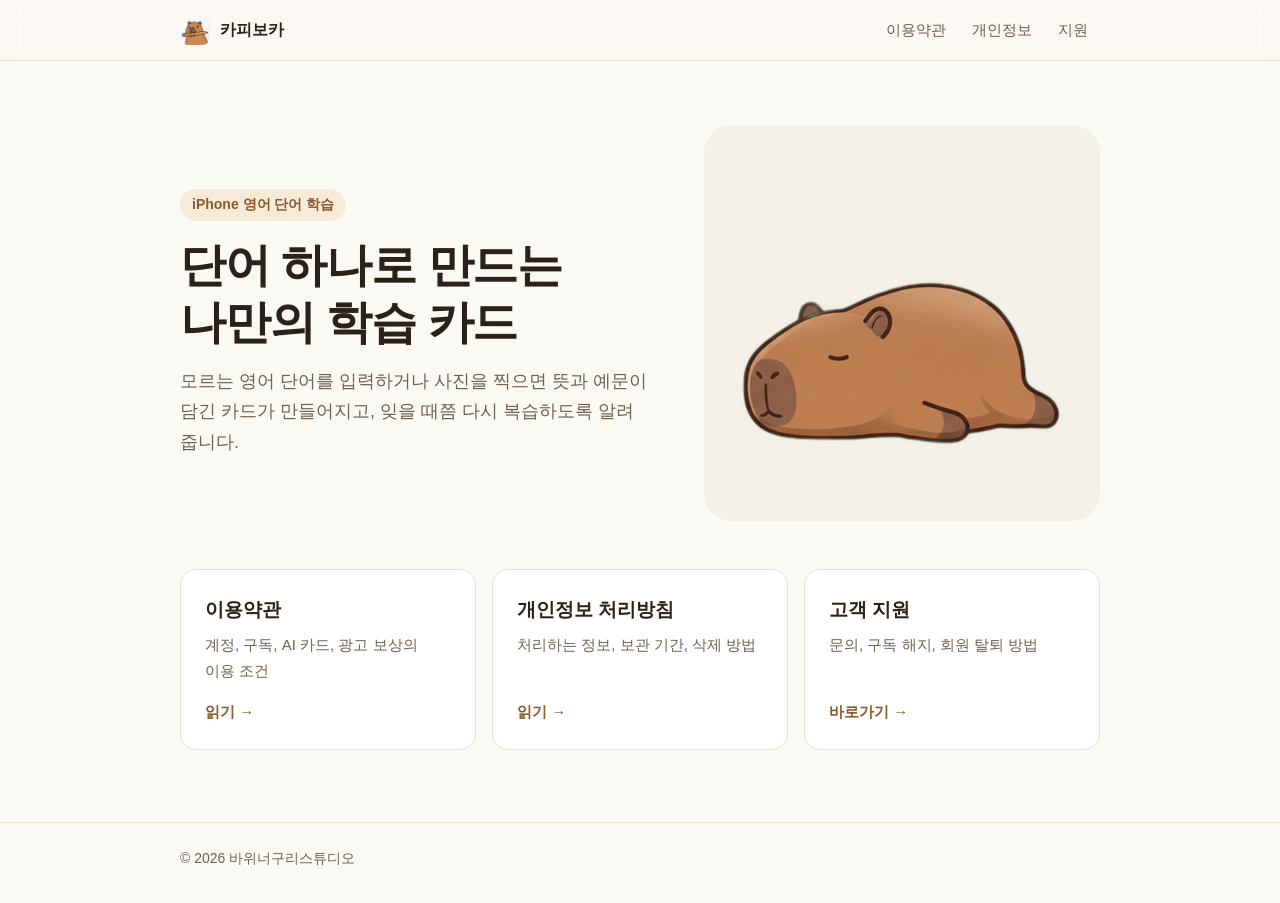
==== index.html @ 151950ab "Point contact to the in-app form until the support email exists Co-Authored-By: Claude Opus 5.5 <nor" ====
<!DOCTYPE html>
<html lang="ko">
<head>
  <meta charset="utf-8">
  <meta name="viewport" content="width=device-width, initial-scale=1">
  <meta name="description" content="영어 단어 하나로 AI 학습 카드를 만들고 간격 반복으로 복습하는 iPhone 앱">
  <meta name="color-scheme" content="light dark">
  <title>카피보카</title>
  <link rel="icon" href="assets/app-icon.png">
  <link rel="apple-touch-icon" href="assets/app-icon.png">
  <link rel="stylesheet" href="assets/site.css">
</head>
<body>
  <a class="skip" href="#main">본문으로 건너뛰기</a>
  <header class="site-header">
    <div class="wrap">
      <a class="brand" href="">
        <img src="assets/app-icon.png" alt="" width="30" height="30">
        <span>카피보카</span>
      </a>
      <nav class="nav" aria-label="주요 페이지">
        <a href="terms/">이용약관</a>
        <a href="privacy/">개인정보</a>
        <a href="support/">지원</a>
      </nav>
    </div>
  </header>

  <main id="main">
    <div class="wrap">
      <section class="hero">
        <div>
          <span class="badge">iPhone 영어 단어 학습</span>
          <h1>단어 하나로 만드는<br>나만의 학습 카드</h1>
          <p>모르는 영어 단어를 입력하거나 사진을 찍으면 뜻과 예문이 담긴 카드가 만들어지고, 잊을 때쯤 다시 복습하도록 알려 줍니다.</p>
        </div>
        <div class="hero-art">
          <img src="assets/capybara-rest.png" alt="편하게 누워 쉬는 카피바라" width="480" height="480">
        </div>
      </section>

      <section class="cards" aria-label="안내 문서">
        <a class="card" href="terms/">
          <h2>이용약관</h2>
          <p>계정, 구독, AI 카드, 광고 보상의 이용 조건</p>
          <span class="more">읽기 →</span>
        </a>
        <a class="card" href="privacy/">
          <h2>개인정보 처리방침</h2>
          <p>처리하는 정보, 보관 기간, 삭제 방법</p>
          <span class="more">읽기 →</span>
        </a>
        <a class="card" href="support/">
          <h2>고객 지원</h2>
          <p>문의, 구독 해지, 회원 탈퇴 방법</p>
          <span class="more">바로가기 →</span>
        </a>
      </section>
    </div>
  </main>

  <footer class="site-footer">
    <div class="wrap">
      <span>© 2026 바위너구리스튜디오</span>
    </div>
  </footer>
</body>
</html>
---- assets/site.css ----
:root {
  --bg: #fbf9f4;
  --surface: #ffffff;
  --sand: #f3f0e7;
  --ink: #2b2118;
  --muted: #6f6152;
  --line: #e9e2d4;
  --accent: #8a5a2b;
  --accent-soft: #f6ead9;
  --on-accent: #ffffff;
  --radius: 16px;
  --font: -apple-system, BlinkMacSystemFont, "Apple SD Gothic Neo", "Pretendard", "Noto Sans KR", "Malgun Gothic", sans-serif;
}

@media (prefers-color-scheme: dark) {
  :root {
    --bg: #1b1713;
    --surface: #24201b;
    --sand: #2b261f;
    --ink: #f3ece2;
    --muted: #b6a896;
    --line: #3a332a;
    --accent: #e0a86b;
    --accent-soft: #3a2c1d;
    --on-accent: #1b1713;
  }
}

* { box-sizing: border-box; }

html { scroll-behavior: smooth; -webkit-text-size-adjust: 100%; }

body {
  margin: 0;
  min-height: 100vh;
  display: flex;
  flex-direction: column;
  background: var(--bg);
  color: var(--ink);
  font-family: var(--font);
  font-size: 16px;
  line-height: 1.7;
  word-break: keep-all;
  overflow-wrap: anywhere;
}

img { display: block; max-width: 100%; height: auto; }

a { color: var(--accent); text-underline-offset: 3px; }

.skip {
  position: absolute;
  left: -999px;
  top: 8px;
  padding: 8px 12px;
  background: var(--ink);
  color: var(--bg);
  border-radius: 8px;
  z-index: 10;
}
.skip:focus { left: 8px; }

.wrap { width: 100%; max-width: 960px; margin: 0 auto; padding: 0 20px; }

/* Header */
.site-header {
  position: sticky;
  top: 0;
  z-index: 5;
  background: var(--bg);
  border-bottom: 1px solid var(--line);
}
@supports (backdrop-filter: blur(1px)) {
  .site-header {
    background: color-mix(in srgb, var(--bg) 86%, transparent);
    backdrop-filter: saturate(160%) blur(12px);
  }
}
.site-header .wrap {
  display: flex;
  align-items: center;
  justify-content: space-between;
  gap: 12px;
  height: 60px;
}
.brand {
  display: flex;
  align-items: center;
  gap: 10px;
  color: var(--ink);
  font-weight: 700;
  text-decoration: none;
  letter-spacing: -0.01em;
}
.brand img { width: 30px; height: 30px; border-radius: 8px; }
.nav { display: flex; gap: 2px; }
.nav a {
  padding: 6px 12px;
  border-radius: 999px;
  color: var(--muted);
  font-size: 15px;
  text-decoration: none;
  white-space: nowrap;
}
.nav a:hover { color: var(--ink); background: var(--sand); }
.nav a[aria-current="page"] { color: var(--accent); background: var(--accent-soft); font-weight: 600; }

main { flex: 1; }

/* Home */
.hero {
  display: grid;
  grid-template-columns: 1.1fr 0.9fr;
  align-items: center;
  gap: 40px;
  padding: 64px 0 48px;
}
.badge {
  display: inline-block;
  margin-bottom: 16px;
  padding: 4px 12px;
  border-radius: 999px;
  background: var(--accent-soft);
  color: var(--accent);
  font-size: 14px;
  font-weight: 600;
}
.hero h1 {
  margin: 0 0 14px;
  font-size: clamp(30px, 5vw, 46px);
  line-height: 1.25;
  letter-spacing: -0.025em;
}
.hero p { margin: 0; color: var(--muted); font-size: 18px; }
.hero-art { background: #f3f0e7; border-radius: 28px; overflow: hidden; }

.cards {
  display: grid;
  grid-template-columns: repeat(3, 1fr);
  gap: 16px;
  padding-bottom: 72px;
}
.card {
  display: flex;
  flex-direction: column;
  padding: 24px;
  border: 1px solid var(--line);
  border-radius: var(--radius);
  background: var(--surface);
  color: var(--ink);
  text-decoration: none;
  transition: border-color 0.15s, transform 0.15s;
}
.card:hover { border-color: var(--accent); transform: translateY(-2px); }
.card h2 { margin: 0 0 6px; font-size: 19px; }
.card p { flex: 1; margin: 0; color: var(--muted); font-size: 15px; }
.card .more { margin-top: 16px; color: var(--accent); font-size: 15px; font-weight: 600; }

/* Documents */
.doc-head { padding: 48px 0 28px; border-bottom: 1px solid var(--line); }
.doc-head h1 { margin: 0 0 8px; font-size: clamp(28px, 4.5vw, 38px); line-height: 1.3; letter-spacing: -0.02em; }
.doc-head p { margin: 0; color: var(--muted); }
.doc-head .meta { margin-top: 14px; font-size: 14px; }

.doc {
  display: grid;
  grid-template-columns: 200px minmax(0, 1fr);
  gap: 56px;
  padding: 36px 0 80px;
}
.toc { position: sticky; top: 84px; align-self: start; font-size: 14px; }
.toc strong { display: block; margin-bottom: 8px; color: var(--muted); font-size: 13px; }
.toc a {
  display: block;
  padding: 5px 0 5px 12px;
  border-left: 2px solid var(--line);
  color: var(--muted);
  text-decoration: none;
}
.toc a:hover { color: var(--accent); border-left-color: var(--accent); }

.prose { max-width: 680px; }
.prose section { scroll-margin-top: 84px; }
.prose section + section { margin-top: 44px; }
.prose h2 { margin: 0 0 12px; font-size: 21px; letter-spacing: -0.01em; }
.prose h3 { margin: 20px 0 8px; font-size: 17px; }
.prose p, .prose ul, .prose ol { margin: 0 0 12px; }
.prose ul, .prose ol { padding-left: 22px; }
.prose li + li { margin-top: 4px; }
.prose b { font-weight: 600; }

.path {
  padding: 1px 7px;
  border-radius: 6px;
  background: var(--sand);
  font-size: 0.93em;
  white-space: nowrap;
}

.table-scroll { overflow-x: auto; margin: 4px 0 16px; }
.table { width: 100%; border-collapse: collapse; font-size: 15px; }
.table th, .table td { padding: 10px 12px; border-bottom: 1px solid var(--line); text-align: left; vertical-align: top; }
.table th { background: var(--sand); color: var(--muted); font-size: 13px; font-weight: 600; white-space: nowrap; }

.note { margin: 16px 0; padding: 16px 18px; border-radius: 12px; background: var(--accent-soft); }
.note p:last-child { margin-bottom: 0; }

.contact {
  display: flex;
  flex-wrap: wrap;
  align-items: center;
  justify-content: space-between;
  gap: 14px;
  margin: 8px 0 16px;
  padding: 20px 22px;
  border: 1px solid var(--line);
  border-radius: var(--radius);
  background: var(--surface);
}
.contact strong { display: block; }
.contact span { color: var(--muted); font-size: 14px; }
.button {
  display: inline-block;
  padding: 10px 18px;
  border-radius: 999px;
  background: var(--accent);
  color: var(--on-accent);
  font-weight: 600;
  text-decoration: none;
  white-space: nowrap;
}

/* Footer */
.site-footer { border-top: 1px solid var(--line); color: var(--muted); font-size: 14px; }
.site-footer .wrap { display: flex; flex-wrap: wrap; justify-content: space-between; gap: 8px; padding-top: 24px; padding-bottom: 32px; }
.site-footer a { color: var(--muted); }

@media (max-width: 760px) {
  .hero { grid-template-columns: 1fr; gap: 28px; padding-top: 40px; }
  .hero-art { max-width: 380px; }
  .cards { grid-template-columns: 1fr; padding-bottom: 56px; }
  .doc { grid-template-columns: 1fr; gap: 0; padding-top: 28px; }
  .toc { display: none; }
}

@media (max-width: 420px) {
  .nav a { padding: 6px 9px; font-size: 14px; }
}

@media (max-width: 340px) {
  .brand span { display: none; }
}
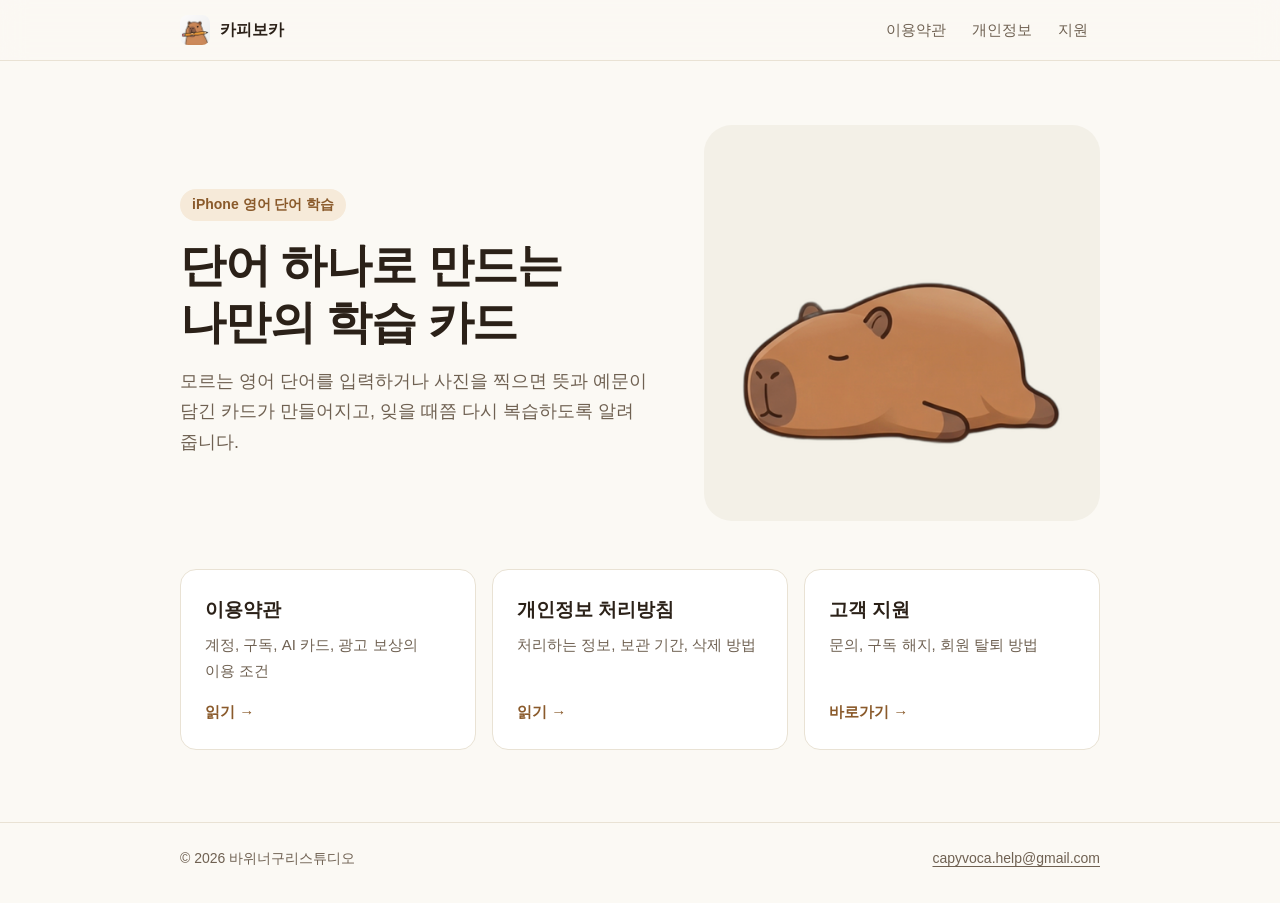
==== commit 1eeb9519: "Add the support email Co-Authored-By: Claude Opus 5.5 <noreply@anthropic.com>" ====
--- a/index.html
+++ b/index.html
@@ -62,6 +62,7 @@
   <footer class="site-footer">
     <div class="wrap">
       <span>© 2026 바위너구리스튜디오</span>
+      <a href="mailto:capyvoca.help@gmail.com">capyvoca.help@gmail.com</a>
     </div>
   </footer>
 </body>
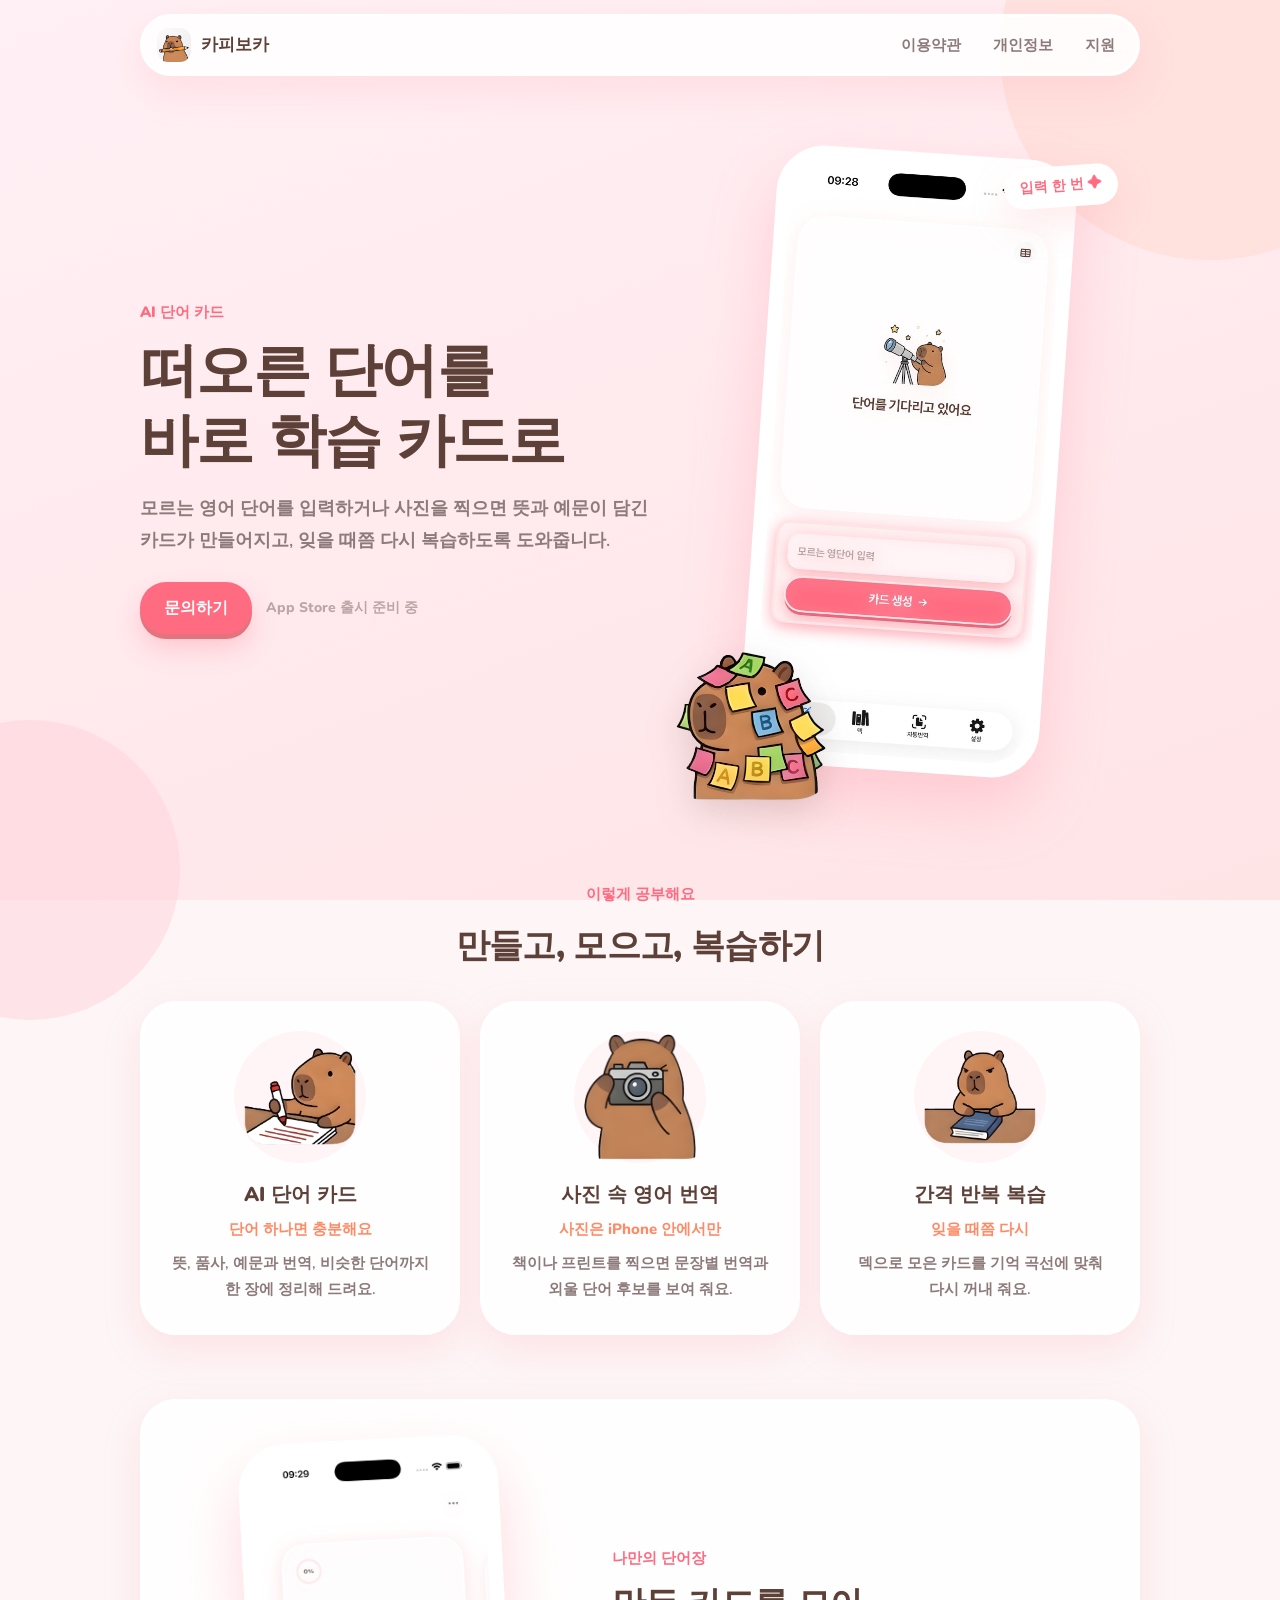
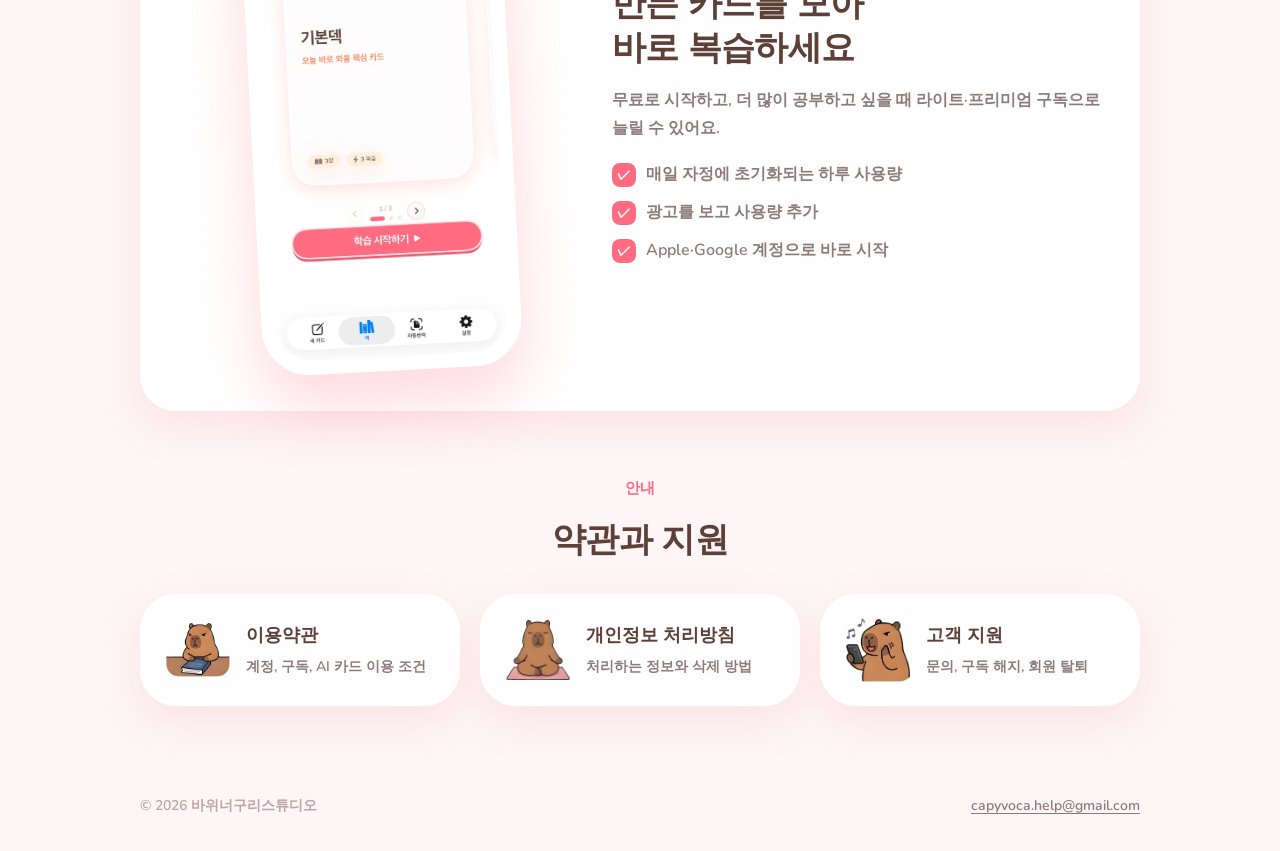
==== commit e69d8230: "Redesign the site with the app's Fluffy Blossom theme Co-Authored-By: Claude Opus 5.5 <noreply@anthr" ====
--- a/index.html
+++ b/index.html
@@ -4,25 +4,30 @@
   <meta charset="utf-8">
   <meta name="viewport" content="width=device-width, initial-scale=1">
   <meta name="description" content="영어 단어 하나로 AI 학습 카드를 만들고 간격 반복으로 복습하는 iPhone 앱">
-  <meta name="color-scheme" content="light dark">
-  <title>카피보카</title>
+  <meta name="theme-color" content="#fff0f5">
+  <title>카피보카 · 단어 하나로 만드는 AI 학습 카드</title>
   <link rel="icon" href="assets/app-icon.png">
   <link rel="apple-touch-icon" href="assets/app-icon.png">
+  <link rel="preconnect" href="https://fonts.googleapis.com">
+  <link rel="preconnect" href="https://fonts.gstatic.com" crossorigin>
+  <link rel="stylesheet" href="https://fonts.googleapis.com/css2?family=Nunito:wght@600;700;800;900&display=swap">
   <link rel="stylesheet" href="assets/site.css">
 </head>
 <body>
   <a class="skip" href="#main">본문으로 건너뛰기</a>
   <header class="site-header">
     <div class="wrap">
-      <a class="brand" href="">
-        <img src="assets/app-icon.png" alt="" width="30" height="30">
-        <span>카피보카</span>
-      </a>
-      <nav class="nav" aria-label="주요 페이지">
-        <a href="terms/">이용약관</a>
-        <a href="privacy/">개인정보</a>
-        <a href="support/">지원</a>
-      </nav>
+      <div class="bar">
+        <a class="brand" href="">
+          <img src="assets/app-icon.png" alt="" width="34" height="34">
+          <span>카피보카</span>
+        </a>
+        <nav class="nav" aria-label="주요 페이지">
+          <a href="terms/">이용약관</a>
+          <a href="privacy/">개인정보</a>
+          <a href="support/">지원</a>
+        </nav>
+      </div>
     </div>
   </header>
 
@@ -30,31 +35,83 @@
     <div class="wrap">
       <section class="hero">
         <div>
-          <span class="badge">iPhone 영어 단어 학습</span>
-          <h1>단어 하나로 만드는<br>나만의 학습 카드</h1>
-          <p>모르는 영어 단어를 입력하거나 사진을 찍으면 뜻과 예문이 담긴 카드가 만들어지고, 잊을 때쯤 다시 복습하도록 알려 줍니다.</p>
+          <p class="eyebrow">AI 단어 카드</p>
+          <h1>떠오른 단어를<br>바로 학습 카드로</h1>
+          <p class="lede">모르는 영어 단어를 입력하거나 사진을 찍으면 뜻과 예문이 담긴 카드가 만들어지고, 잊을 때쯤 다시 복습하도록 도와줍니다.</p>
+          <div class="hero-actions">
+            <a class="button" href="support/">문의하기</a>
+            <span class="soon">App Store 출시 준비 중</span>
+          </div>
         </div>
-        <div class="hero-art">
-          <img src="assets/capybara-rest.png" alt="편하게 누워 쉬는 카피바라" width="480" height="480">
+        <div class="stage">
+          <div class="phone"><img src="assets/screen-create.jpg" alt="카피보카 카드 만들기 화면" width="540" height="1174"></div>
+          <img class="peek" src="assets/capy-notes.png" alt="" width="150">
+          <span class="pill">입력 한 번 ✦</span>
         </div>
       </section>
 
-      <section class="cards" aria-label="안내 문서">
-        <a class="card" href="terms/">
-          <h2>이용약관</h2>
-          <p>계정, 구독, AI 카드, 광고 보상의 이용 조건</p>
-          <span class="more">읽기 →</span>
-        </a>
-        <a class="card" href="privacy/">
-          <h2>개인정보 처리방침</h2>
-          <p>처리하는 정보, 보관 기간, 삭제 방법</p>
-          <span class="more">읽기 →</span>
-        </a>
-        <a class="card" href="support/">
-          <h2>고객 지원</h2>
-          <p>문의, 구독 해지, 회원 탈퇴 방법</p>
-          <span class="more">바로가기 →</span>
-        </a>
+      <section class="section">
+        <div class="section-head">
+          <p class="eyebrow">이렇게 공부해요</p>
+          <h2>만들고, 모으고, 복습하기</h2>
+        </div>
+        <div class="features">
+          <article class="feature card">
+            <div class="art"><img src="assets/capy-write.png" alt="" width="112"></div>
+            <h3>AI 단어 카드</h3>
+            <p class="tag">단어 하나면 충분해요</p>
+            <p>뜻, 품사, 예문과 번역, 비슷한 단어까지 한 장에 정리해 드려요.</p>
+          </article>
+          <article class="feature card">
+            <div class="art"><img src="assets/capy-camera.png" alt="" width="112"></div>
+            <h3>사진 속 영어 번역</h3>
+            <p class="tag">사진은 iPhone 안에서만</p>
+            <p>책이나 프린트를 찍으면 문장별 번역과 외울 단어 후보를 보여 줘요.</p>
+          </article>
+          <article class="feature card">
+            <div class="art"><img src="assets/capy-book.png" alt="" width="112"></div>
+            <h3>간격 반복 복습</h3>
+            <p class="tag">잊을 때쯤 다시</p>
+            <p>덱으로 모은 카드를 기억 곡선에 맞춰 다시 꺼내 줘요.</p>
+          </article>
+        </div>
+      </section>
+
+      <section class="section">
+        <div class="showcase card">
+          <div class="phone"><img src="assets/screen-deck.jpg" alt="카피보카 덱 화면" width="540" height="1174"></div>
+          <div>
+            <p class="eyebrow">나만의 단어장</p>
+            <h2>만든 카드를 모아<br>바로 복습하세요</h2>
+            <p>무료로 시작하고, 더 많이 공부하고 싶을 때 라이트·프리미엄 구독으로 늘릴 수 있어요.</p>
+            <ul>
+              <li><span class="check">✓</span><span>매일 자정에 초기화되는 하루 사용량</span></li>
+              <li><span class="check">✓</span><span>광고를 보고 사용량 추가</span></li>
+              <li><span class="check">✓</span><span>Apple·Google 계정으로 바로 시작</span></li>
+            </ul>
+          </div>
+        </div>
+      </section>
+
+      <section class="section">
+        <div class="section-head">
+          <p class="eyebrow">안내</p>
+          <h2>약관과 지원</h2>
+        </div>
+        <div class="doors">
+          <a class="door card" href="terms/">
+            <img src="assets/capy-book.png" alt="" width="64">
+            <div><strong>이용약관</strong><span>계정, 구독, AI 카드 이용 조건</span></div>
+          </a>
+          <a class="door card" href="privacy/">
+            <img src="assets/capy-calm.png" alt="" width="64">
+            <div><strong>개인정보 처리방침</strong><span>처리하는 정보와 삭제 방법</span></div>
+          </a>
+          <a class="door card" href="support/">
+            <img src="assets/capy-phone.png" alt="" width="64">
+            <div><strong>고객 지원</strong><span>문의, 구독 해지, 회원 탈퇴</span></div>
+          </a>
+        </div>
       </section>
     </div>
   </main>
--- a/assets/site.css
+++ b/assets/site.css
@@ -1,29 +1,21 @@
+/* CapyVoca "Fluffy Blossom" theme, matching docs/DESIGN.md and the app. */
 :root {
-  --bg: #fbf9f4;
-  --surface: #ffffff;
-  --sand: #f3f0e7;
-  --ink: #2b2118;
-  --muted: #6f6152;
-  --line: #e9e2d4;
-  --accent: #8a5a2b;
-  --accent-soft: #f6ead9;
-  --on-accent: #ffffff;
-  --radius: 16px;
-  --font: -apple-system, BlinkMacSystemFont, "Apple SD Gothic Neo", "Pretendard", "Noto Sans KR", "Malgun Gothic", sans-serif;
-}
-
-@media (prefers-color-scheme: dark) {
-  :root {
-    --bg: #1b1713;
-    --surface: #24201b;
-    --sand: #2b261f;
-    --ink: #f3ece2;
-    --muted: #b6a896;
-    --line: #3a332a;
-    --accent: #e0a86b;
-    --accent-soft: #3a2c1d;
-    --on-accent: #1b1713;
-  }
+  --bg: #fdf5f6;
+  --bg-top: #fff0f5;
+  --bg-bottom: #ffe4e6;
+  --card: rgba(255, 255, 255, 0.88);
+  --inner: #fff5f7;
+  --title: #5d4037;
+  --sub: #ff8a65;
+  --body: #8d7b7b;
+  --muted: #bba5a5;
+  --accent: #ff6b81;
+  --accent-shadow: #e3737d;
+  --honey: #fff0ce;
+  --line: #ffe1e6;
+  --glow: 0 15px 35px rgba(255, 175, 185, 0.25);
+  --font: "Nunito", ui-rounded, "SF Pro Rounded", -apple-system, BlinkMacSystemFont, "Apple SD Gothic Neo", "Pretendard", "Noto Sans KR", sans-serif;
+  color-scheme: light;
 }
 
 * { box-sizing: border-box; }
@@ -31,178 +23,293 @@
 html { scroll-behavior: smooth; -webkit-text-size-adjust: 100%; }
 
 body {
+  position: relative;
   margin: 0;
   min-height: 100vh;
   display: flex;
   flex-direction: column;
-  background: var(--bg);
-  color: var(--ink);
+  overflow-x: hidden;
+  background: linear-gradient(160deg, var(--bg-top) 0%, var(--bg-bottom) 100%) fixed, var(--bg);
+  color: var(--body);
   font-family: var(--font);
   font-size: 16px;
-  line-height: 1.7;
+  font-weight: 600;
+  line-height: 1.75;
   word-break: keep-all;
   overflow-wrap: anywhere;
 }
 
+/* Soft peach blobs, like the App Store artwork */
+body::before,
+body::after {
+  content: "";
+  position: fixed;
+  z-index: -1;
+  border-radius: 50%;
+  pointer-events: none;
+}
+body::before { width: 420px; height: 420px; top: -160px; right: -140px; background: #ffd9cf; opacity: 0.55; }
+body::after { width: 300px; height: 300px; bottom: -120px; left: -120px; background: #ffd1da; opacity: 0.5; }
+
 img { display: block; max-width: 100%; height: auto; }
 
 a { color: var(--accent); text-underline-offset: 3px; }
+
+h1, h2, h3, strong, b { color: var(--title); }
 
 .skip {
   position: absolute;
   left: -999px;
   top: 8px;
-  padding: 8px 12px;
-  background: var(--ink);
-  color: var(--bg);
-  border-radius: 8px;
   z-index: 10;
+  padding: 8px 14px;
+  border-radius: 999px;
+  background: var(--title);
+  color: #fff;
 }
 .skip:focus { left: 8px; }
 
-.wrap { width: 100%; max-width: 960px; margin: 0 auto; padding: 0 20px; }
-
-/* Header */
-.site-header {
-  position: sticky;
-  top: 0;
-  z-index: 5;
-  background: var(--bg);
-  border-bottom: 1px solid var(--line);
-}
-@supports (backdrop-filter: blur(1px)) {
-  .site-header {
-    background: color-mix(in srgb, var(--bg) 86%, transparent);
-    backdrop-filter: saturate(160%) blur(12px);
-  }
-}
-.site-header .wrap {
+.wrap { width: 100%; max-width: 1040px; margin: 0 auto; padding: 0 20px; }
+
+/* Floating header, shaped like the app's tab bar */
+.site-header { position: sticky; top: 0; z-index: 5; padding: 14px 0 0; }
+.bar {
   display: flex;
   align-items: center;
   justify-content: space-between;
   gap: 12px;
-  height: 60px;
+  padding: 8px 8px 8px 14px;
+  border: 3px solid #fff;
+  border-radius: 999px;
+  background: var(--card);
+  box-shadow: var(--glow);
+  backdrop-filter: blur(10px);
+  -webkit-backdrop-filter: blur(10px);
 }
 .brand {
   display: flex;
   align-items: center;
   gap: 10px;
-  color: var(--ink);
-  font-weight: 700;
-  text-decoration: none;
-  letter-spacing: -0.01em;
-}
-.brand img { width: 30px; height: 30px; border-radius: 8px; }
-.nav { display: flex; gap: 2px; }
+  color: var(--title);
+  font-weight: 900;
+  font-size: 17px;
+  text-decoration: none;
+}
+.brand img { width: 34px; height: 34px; border-radius: 11px; }
+.nav { display: flex; gap: 4px; }
 .nav a {
-  padding: 6px 12px;
-  border-radius: 999px;
-  color: var(--muted);
+  padding: 7px 14px;
+  border-radius: 999px;
+  color: var(--body);
   font-size: 15px;
+  font-weight: 800;
   text-decoration: none;
   white-space: nowrap;
 }
-.nav a:hover { color: var(--ink); background: var(--sand); }
-.nav a[aria-current="page"] { color: var(--accent); background: var(--accent-soft); font-weight: 600; }
+.nav a:hover { color: var(--title); background: var(--inner); }
+.nav a[aria-current="page"] { color: var(--accent); background: #ffe8ec; }
 
 main { flex: 1; }
+
+/* Shared pieces */
+.eyebrow { margin: 0 0 10px; color: var(--accent); font-size: 15px; font-weight: 900; }
+.pill {
+  display: inline-flex;
+  align-items: center;
+  gap: 6px;
+  padding: 6px 14px;
+  border: 2px solid #fff;
+  border-radius: 999px;
+  background: #fff;
+  color: var(--accent);
+  font-size: 14px;
+  font-weight: 900;
+  box-shadow: var(--glow);
+}
+.button {
+  display: inline-block;
+  padding: 12px 24px;
+  border-radius: 999px;
+  background: var(--accent);
+  color: #fff;
+  font-weight: 900;
+  text-decoration: none;
+  white-space: nowrap;
+  box-shadow: 0 5px 0 var(--accent-shadow), 0 14px 26px rgba(255, 107, 129, 0.28);
+  transition: transform 0.12s, box-shadow 0.12s;
+}
+.button:hover { color: #fff; transform: translateY(2px); box-shadow: 0 3px 0 var(--accent-shadow), 0 10px 20px rgba(255, 107, 129, 0.25); }
+.card {
+  border: 4px solid #fff;
+  border-radius: 36px;
+  background: var(--card);
+  box-shadow: var(--glow);
+  backdrop-filter: blur(10px);
+  -webkit-backdrop-filter: blur(10px);
+}
 
 /* Home */
 .hero {
   display: grid;
-  grid-template-columns: 1.1fr 0.9fr;
-  align-items: center;
-  gap: 40px;
-  padding: 64px 0 48px;
-}
-.badge {
-  display: inline-block;
-  margin-bottom: 16px;
-  padding: 4px 12px;
-  border-radius: 999px;
-  background: var(--accent-soft);
-  color: var(--accent);
+  grid-template-columns: 1.05fr 0.95fr;
+  align-items: center;
+  gap: 24px;
+  padding: 56px 0 24px;
+}
+.hero h1 {
+  margin: 0 0 16px;
+  font-size: clamp(36px, 6vw, 58px);
+  font-weight: 900;
+  line-height: 1.22;
+  letter-spacing: -0.03em;
+}
+.hero .lede { margin: 0 0 26px; font-size: 18px; max-width: 30em; }
+.hero-actions { display: flex; flex-wrap: wrap; align-items: center; gap: 14px; }
+.soon { color: var(--muted); font-size: 14px; font-weight: 800; }
+
+.stage { position: relative; display: flex; justify-content: center; padding: 20px 0 30px; }
+.phone {
+  width: min(300px, 72vw);
+  padding: 10px;
+  border: 4px solid #fff;
+  border-radius: 48px;
+  background: #fff;
+  box-shadow: 0 30px 60px rgba(255, 150, 165, 0.35);
+  transform: rotate(4deg);
+}
+.phone img { border-radius: 38px; }
+.stage .peek {
+  position: absolute;
+  left: max(0px, calc(50% - 250px));
+  bottom: 0;
+  width: 150px;
+  filter: drop-shadow(0 12px 18px rgba(93, 64, 55, 0.18));
+}
+.stage .pill { position: absolute; top: 34px; right: max(0px, calc(50% - 210px)); transform: rotate(-4deg); }
+
+.section { padding: 56px 0 8px; }
+.section-head { margin: 0 0 24px; text-align: center; }
+.section-head h2 { margin: 0; font-size: clamp(26px, 4vw, 34px); font-weight: 900; letter-spacing: -0.02em; }
+
+.features { display: grid; grid-template-columns: repeat(3, 1fr); gap: 20px; }
+.feature { padding: 26px 24px 28px; text-align: center; }
+.feature .art {
+  display: grid;
+  place-items: center;
+  width: 132px;
+  height: 132px;
+  margin: 0 auto 14px;
+  border-radius: 50%;
+  background: var(--inner);
+}
+.feature .art img { width: 112px; }
+.feature h3 { margin: 0 0 4px; font-size: 20px; font-weight: 900; }
+.feature .tag { margin: 0 0 8px; color: var(--sub); font-size: 15px; font-weight: 800; }
+.feature p { margin: 0; font-size: 15px; }
+
+.showcase {
+  display: grid;
+  grid-template-columns: 0.9fr 1.1fr;
+  align-items: center;
+  gap: 32px;
+  padding: 36px;
+}
+.showcase .phone { width: min(260px, 64vw); margin: 0 auto; transform: rotate(-3deg); }
+.showcase h2 { margin: 0 0 12px; font-size: clamp(26px, 4vw, 34px); font-weight: 900; line-height: 1.3; letter-spacing: -0.02em; }
+.showcase ul { margin: 18px 0 0; padding: 0; list-style: none; }
+.showcase li { display: flex; gap: 10px; align-items: flex-start; }
+.showcase li + li { margin-top: 10px; }
+.check {
+  flex: none;
+  display: grid;
+  place-items: center;
+  width: 24px;
+  height: 24px;
+  margin-top: 3px;
+  border-radius: 8px;
+  background: var(--accent);
+  color: #fff;
   font-size: 14px;
-  font-weight: 600;
-}
-.hero h1 {
-  margin: 0 0 14px;
-  font-size: clamp(30px, 5vw, 46px);
-  line-height: 1.25;
-  letter-spacing: -0.025em;
-}
-.hero p { margin: 0; color: var(--muted); font-size: 18px; }
-.hero-art { background: #f3f0e7; border-radius: 28px; overflow: hidden; }
-
-.cards {
-  display: grid;
-  grid-template-columns: repeat(3, 1fr);
+  font-weight: 900;
+}
+
+.doors { display: grid; grid-template-columns: repeat(3, 1fr); gap: 20px; padding-bottom: 72px; }
+.door {
+  display: flex;
+  align-items: center;
   gap: 16px;
-  padding-bottom: 72px;
-}
-.card {
-  display: flex;
-  flex-direction: column;
-  padding: 24px;
-  border: 1px solid var(--line);
-  border-radius: var(--radius);
-  background: var(--surface);
-  color: var(--ink);
-  text-decoration: none;
-  transition: border-color 0.15s, transform 0.15s;
-}
-.card:hover { border-color: var(--accent); transform: translateY(-2px); }
-.card h2 { margin: 0 0 6px; font-size: 19px; }
-.card p { flex: 1; margin: 0; color: var(--muted); font-size: 15px; }
-.card .more { margin-top: 16px; color: var(--accent); font-size: 15px; font-weight: 600; }
+  padding: 20px 22px;
+  color: var(--body);
+  text-decoration: none;
+  transition: transform 0.15s;
+}
+.door:hover { transform: translateY(-3px); }
+.door img { width: 64px; flex: none; }
+.door strong { display: block; font-size: 18px; font-weight: 900; }
+.door span { font-size: 14px; }
 
 /* Documents */
-.doc-head { padding: 48px 0 28px; border-bottom: 1px solid var(--line); }
-.doc-head h1 { margin: 0 0 8px; font-size: clamp(28px, 4.5vw, 38px); line-height: 1.3; letter-spacing: -0.02em; }
-.doc-head p { margin: 0; color: var(--muted); }
-.doc-head .meta { margin-top: 14px; font-size: 14px; }
-
-.doc {
-  display: grid;
-  grid-template-columns: 200px minmax(0, 1fr);
-  gap: 56px;
-  padding: 36px 0 80px;
-}
-.toc { position: sticky; top: 84px; align-self: start; font-size: 14px; }
-.toc strong { display: block; margin-bottom: 8px; color: var(--muted); font-size: 13px; }
+.doc-head {
+  display: flex;
+  align-items: center;
+  justify-content: space-between;
+  gap: 20px;
+  margin: 36px 0 24px;
+  padding: 30px 36px;
+}
+.doc-head h1 { margin: 0 0 6px; font-size: clamp(28px, 4.6vw, 40px); font-weight: 900; line-height: 1.25; letter-spacing: -0.02em; }
+.doc-head p { margin: 0; }
+.doc-head .meta { margin-top: 12px; display: flex; flex-wrap: wrap; gap: 8px; }
+.doc-head .meta span { padding: 3px 12px; border-radius: 999px; background: var(--inner); color: var(--sub); font-size: 13px; font-weight: 800; }
+.doc-head img { width: 140px; flex: none; }
+
+.doc { display: grid; grid-template-columns: 220px minmax(0, 1fr); gap: 24px; padding-bottom: 72px; }
+.toc {
+  position: sticky;
+  top: 96px;
+  align-self: start;
+  padding: 18px 14px;
+  border-radius: 28px;
+  font-size: 14px;
+}
+.toc strong { display: block; margin: 0 0 6px 10px; font-size: 13px; font-weight: 900; color: var(--muted); }
 .toc a {
   display: block;
-  padding: 5px 0 5px 12px;
-  border-left: 2px solid var(--line);
-  color: var(--muted);
-  text-decoration: none;
-}
-.toc a:hover { color: var(--accent); border-left-color: var(--accent); }
-
-.prose { max-width: 680px; }
-.prose section { scroll-margin-top: 84px; }
-.prose section + section { margin-top: 44px; }
-.prose h2 { margin: 0 0 12px; font-size: 21px; letter-spacing: -0.01em; }
-.prose h3 { margin: 20px 0 8px; font-size: 17px; }
+  padding: 6px 10px;
+  border-radius: 14px;
+  color: var(--body);
+  font-weight: 700;
+  text-decoration: none;
+}
+.toc a:hover { background: var(--inner); color: var(--accent); }
+
+.prose { padding: 36px 40px; }
+.prose section { scroll-margin-top: 100px; }
+.prose section + section { margin-top: 36px; padding-top: 32px; border-top: 2px dashed var(--line); }
+.prose h2 { margin: 0 0 12px; font-size: 22px; font-weight: 900; letter-spacing: -0.01em; }
 .prose p, .prose ul, .prose ol { margin: 0 0 12px; }
 .prose ul, .prose ol { padding-left: 22px; }
-.prose li + li { margin-top: 4px; }
-.prose b { font-weight: 600; }
+.prose li + li { margin-top: 5px; }
+.prose li::marker { color: var(--accent); }
 
 .path {
-  padding: 1px 7px;
-  border-radius: 6px;
-  background: var(--sand);
+  padding: 2px 9px;
+  border-radius: 999px;
+  background: var(--inner);
+  color: var(--title);
   font-size: 0.93em;
+  font-weight: 800;
   white-space: nowrap;
 }
 
-.table-scroll { overflow-x: auto; margin: 4px 0 16px; }
+.table-scroll { overflow-x: auto; margin: 6px 0 16px; border-radius: 20px; background: #fff; }
 .table { width: 100%; border-collapse: collapse; font-size: 15px; }
-.table th, .table td { padding: 10px 12px; border-bottom: 1px solid var(--line); text-align: left; vertical-align: top; }
-.table th { background: var(--sand); color: var(--muted); font-size: 13px; font-weight: 600; white-space: nowrap; }
-
-.note { margin: 16px 0; padding: 16px 18px; border-radius: 12px; background: var(--accent-soft); }
+.table th, .table td { padding: 12px 14px; text-align: left; vertical-align: top; }
+.table th { background: var(--inner); color: var(--title); font-size: 13px; font-weight: 900; white-space: nowrap; }
+.table td:first-child { color: var(--title); font-weight: 800; white-space: nowrap; }
+.table tr + tr td { border-top: 2px solid var(--inner); }
+
+.note { margin: 16px 0; padding: 16px 20px; border-radius: 20px; background: var(--honey); color: var(--title); }
 .note p:last-child { margin-bottom: 0; }
 
 .contact {
@@ -211,42 +318,44 @@
   align-items: center;
   justify-content: space-between;
   gap: 14px;
-  margin: 8px 0 16px;
-  padding: 20px 22px;
-  border: 1px solid var(--line);
-  border-radius: var(--radius);
-  background: var(--surface);
-}
-.contact strong { display: block; }
-.contact span { color: var(--muted); font-size: 14px; }
-.button {
-  display: inline-block;
-  padding: 10px 18px;
-  border-radius: 999px;
-  background: var(--accent);
-  color: var(--on-accent);
-  font-weight: 600;
-  text-decoration: none;
-  white-space: nowrap;
-}
+  margin: 10px 0 16px;
+  padding: 18px 22px;
+  border-radius: 24px;
+  background: var(--inner);
+}
+.contact strong { display: block; font-size: 17px; font-weight: 900; }
+.contact span { font-size: 14px; }
 
 /* Footer */
-.site-footer { border-top: 1px solid var(--line); color: var(--muted); font-size: 14px; }
-.site-footer .wrap { display: flex; flex-wrap: wrap; justify-content: space-between; gap: 8px; padding-top: 24px; padding-bottom: 32px; }
-.site-footer a { color: var(--muted); }
-
-@media (max-width: 760px) {
-  .hero { grid-template-columns: 1fr; gap: 28px; padding-top: 40px; }
-  .hero-art { max-width: 380px; }
-  .cards { grid-template-columns: 1fr; padding-bottom: 56px; }
-  .doc { grid-template-columns: 1fr; gap: 0; padding-top: 28px; }
+.site-footer { padding: 8px 0 32px; font-size: 14px; }
+.site-footer .wrap { display: flex; flex-wrap: wrap; justify-content: space-between; gap: 8px; color: var(--muted); }
+.site-footer a { color: var(--body); }
+
+/* 404 */
+.lost { margin: 56px auto 80px; max-width: 520px; padding: 36px; text-align: center; }
+.lost img { width: 200px; margin: 0 auto 12px; }
+.lost h1 { margin: 0 0 8px; font-size: 28px; font-weight: 900; }
+
+@media (max-width: 860px) {
+  .hero { grid-template-columns: 1fr; padding-top: 36px; text-align: center; }
+  .hero .lede { margin-left: auto; margin-right: auto; }
+  .hero-actions { justify-content: center; }
+  .features, .doors { grid-template-columns: 1fr; }
+  .showcase { grid-template-columns: 1fr; padding: 28px 22px; text-align: center; }
+  .showcase ul { display: inline-block; text-align: left; }
+  .doc { grid-template-columns: minmax(0, 1fr); }
   .toc { display: none; }
 }
 
-@media (max-width: 420px) {
-  .nav a { padding: 6px 9px; font-size: 14px; }
-}
-
-@media (max-width: 340px) {
+@media (max-width: 560px) {
+  .doc-head { flex-direction: column-reverse; align-items: flex-start; gap: 4px; padding: 24px 22px; }
+  .doc-head img { width: 96px; }
+  .prose { padding: 26px 22px; border-radius: 28px; }
+  .stage .peek { width: 110px; left: 0; }
+  .stage .pill { right: 0; }
+  .nav a { padding: 6px 10px; font-size: 14px; }
+}
+
+@media (max-width: 400px) {
   .brand span { display: none; }
 }
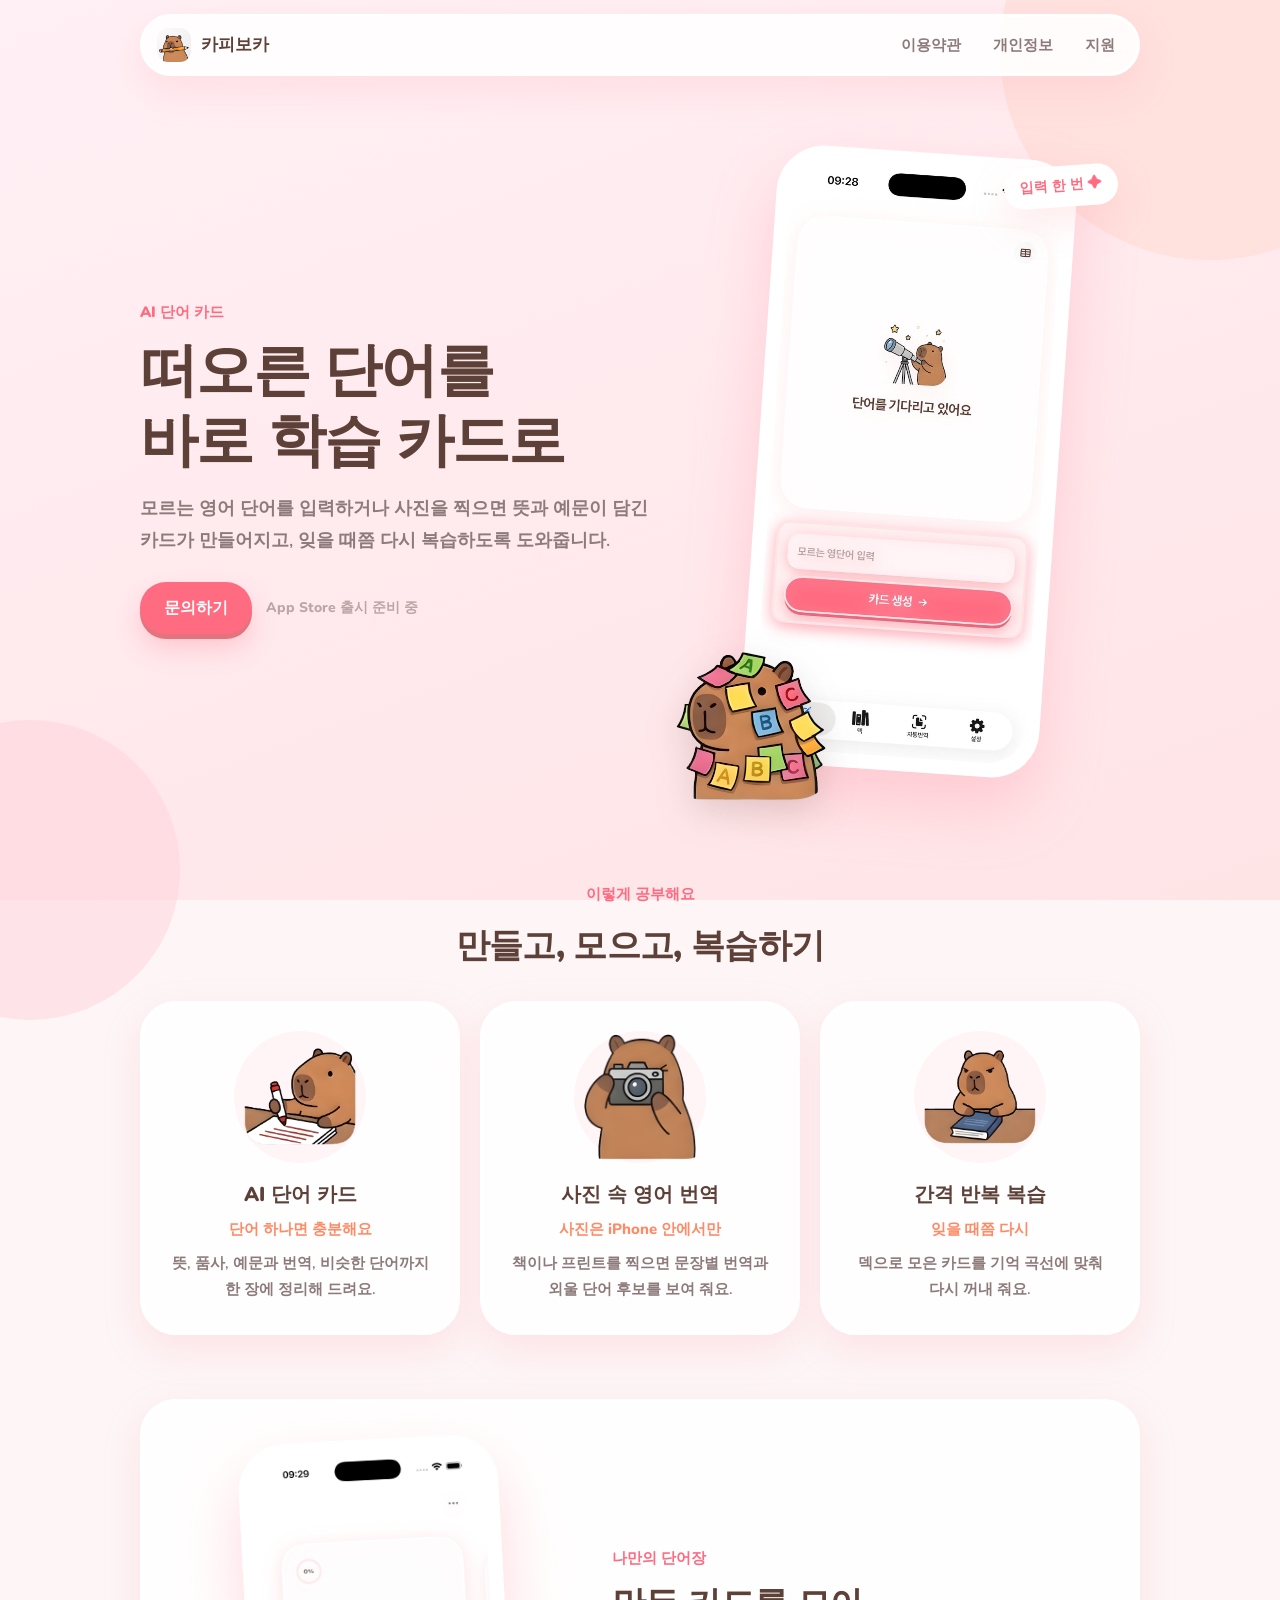
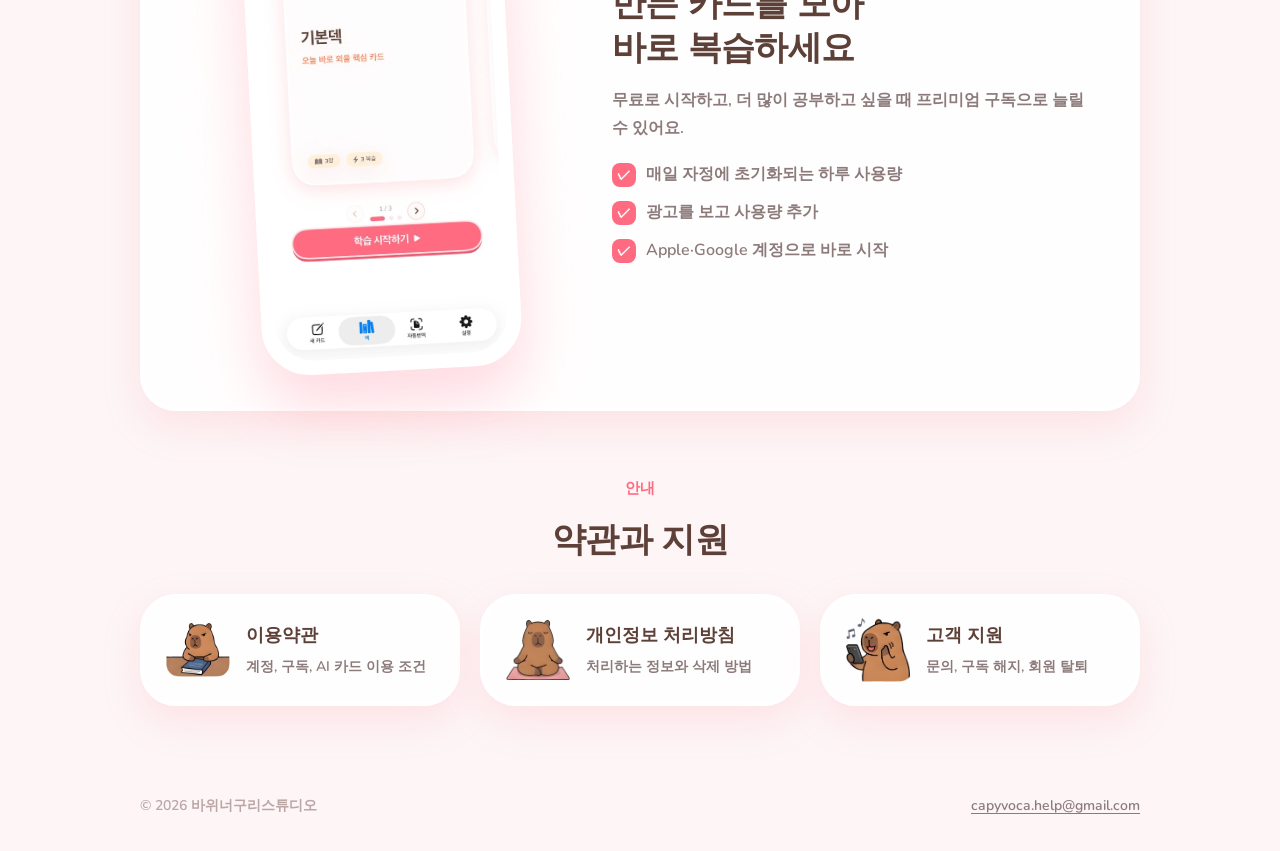
==== commit af2e83a4: "Describe the single premium plan and its free trial Co-Authored-By: Claude Opus 5.5 <noreply@anthrop" ====
--- a/index.html
+++ b/index.html
@@ -83,7 +83,7 @@
           <div>
             <p class="eyebrow">나만의 단어장</p>
             <h2>만든 카드를 모아<br>바로 복습하세요</h2>
-            <p>무료로 시작하고, 더 많이 공부하고 싶을 때 라이트·프리미엄 구독으로 늘릴 수 있어요.</p>
+            <p>무료로 시작하고, 더 많이 공부하고 싶을 때 프리미엄 구독으로 늘릴 수 있어요.</p>
             <ul>
               <li><span class="check">✓</span><span>매일 자정에 초기화되는 하루 사용량</span></li>
               <li><span class="check">✓</span><span>광고를 보고 사용량 추가</span></li>
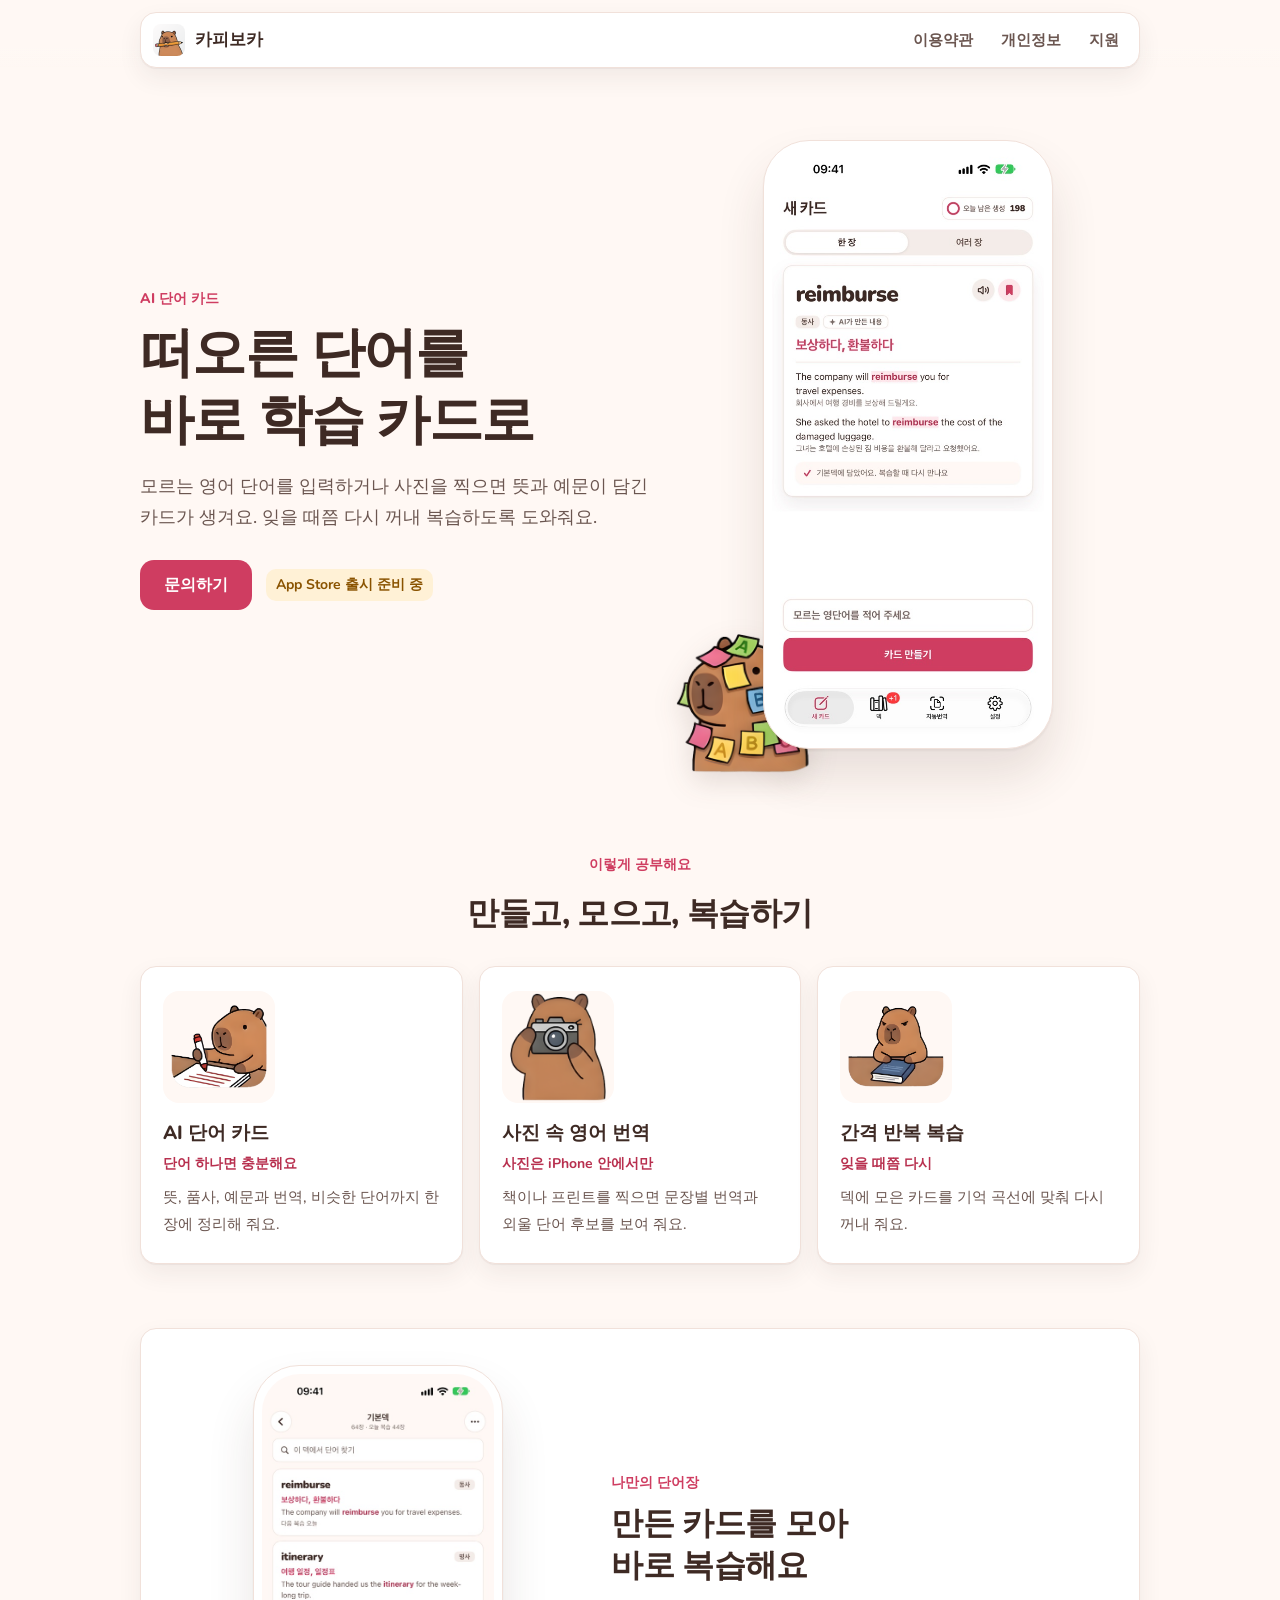
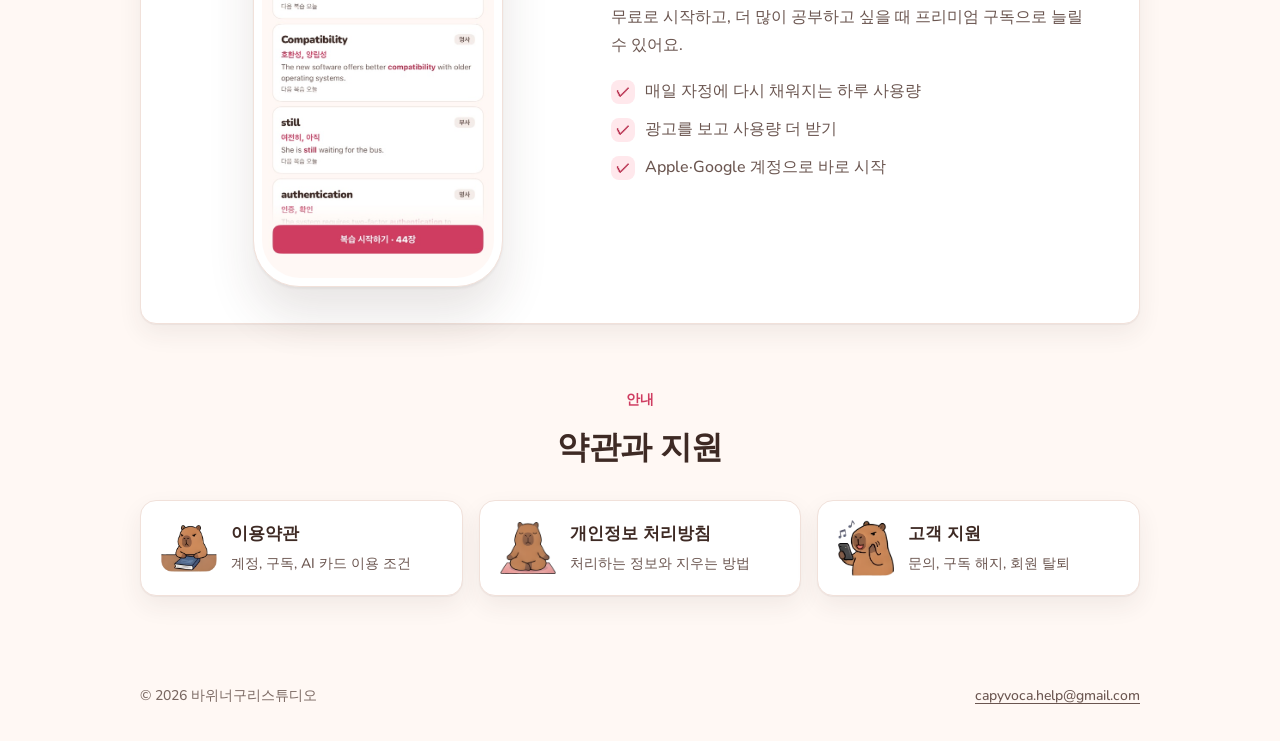
==== commit b244db9c: "Home and 404 in the Blossom 3.0 style" ====
--- a/index.html
+++ b/index.html
@@ -4,13 +4,13 @@
   <meta charset="utf-8">
   <meta name="viewport" content="width=device-width, initial-scale=1">
   <meta name="description" content="영어 단어 하나로 AI 학습 카드를 만들고 간격 반복으로 복습하는 iPhone 앱">
-  <meta name="theme-color" content="#fff0f5">
+  <meta name="theme-color" content="#fff8f4">
   <title>카피보카 · 단어 하나로 만드는 AI 학습 카드</title>
   <link rel="icon" href="assets/app-icon.png">
   <link rel="apple-touch-icon" href="assets/app-icon.png">
   <link rel="preconnect" href="https://fonts.googleapis.com">
   <link rel="preconnect" href="https://fonts.gstatic.com" crossorigin>
-  <link rel="stylesheet" href="https://fonts.googleapis.com/css2?family=Nunito:wght@600;700;800;900&display=swap">
+  <link rel="stylesheet" href="https://fonts.googleapis.com/css2?family=Nunito:wght@700;800;900&display=swap">
   <link rel="stylesheet" href="assets/site.css">
 </head>
 <body>
@@ -19,7 +19,7 @@
     <div class="wrap">
       <div class="bar">
         <a class="brand" href="">
-          <img src="assets/app-icon.png" alt="" width="34" height="34">
+          <img src="assets/app-icon.png" alt="" width="32" height="32">
           <span>카피보카</span>
         </a>
         <nav class="nav" aria-label="주요 페이지">
@@ -37,16 +37,15 @@
         <div>
           <p class="eyebrow">AI 단어 카드</p>
           <h1>떠오른 단어를<br>바로 학습 카드로</h1>
-          <p class="lede">모르는 영어 단어를 입력하거나 사진을 찍으면 뜻과 예문이 담긴 카드가 만들어지고, 잊을 때쯤 다시 복습하도록 도와줍니다.</p>
+          <p class="lede">모르는 영어 단어를 입력하거나 사진을 찍으면 뜻과 예문이 담긴 카드가 생겨요. 잊을 때쯤 다시 꺼내 복습하도록 도와줘요.</p>
           <div class="hero-actions">
             <a class="button" href="support/">문의하기</a>
             <span class="soon">App Store 출시 준비 중</span>
           </div>
         </div>
         <div class="stage">
-          <div class="phone"><img src="assets/screen-create.jpg" alt="카피보카 카드 만들기 화면" width="540" height="1174"></div>
-          <img class="peek" src="assets/capy-notes.png" alt="" width="150">
-          <span class="pill">입력 한 번 ✦</span>
+          <div class="phone"><img src="assets/screen-create.jpg" alt="카피보카 새 카드 화면" width="540" height="1173"></div>
+          <img class="peek" src="assets/capy-notes.png" alt="" width="140">
         </div>
       </section>
 
@@ -57,36 +56,36 @@
         </div>
         <div class="features">
           <article class="feature card">
-            <div class="art"><img src="assets/capy-write.png" alt="" width="112"></div>
+            <div class="art"><img src="assets/capy-write.png" alt="" width="96"></div>
             <h3>AI 단어 카드</h3>
             <p class="tag">단어 하나면 충분해요</p>
-            <p>뜻, 품사, 예문과 번역, 비슷한 단어까지 한 장에 정리해 드려요.</p>
+            <p>뜻, 품사, 예문과 번역, 비슷한 단어까지 한 장에 정리해 줘요.</p>
           </article>
           <article class="feature card">
-            <div class="art"><img src="assets/capy-camera.png" alt="" width="112"></div>
+            <div class="art"><img src="assets/capy-camera.png" alt="" width="96"></div>
             <h3>사진 속 영어 번역</h3>
             <p class="tag">사진은 iPhone 안에서만</p>
             <p>책이나 프린트를 찍으면 문장별 번역과 외울 단어 후보를 보여 줘요.</p>
           </article>
           <article class="feature card">
-            <div class="art"><img src="assets/capy-book.png" alt="" width="112"></div>
+            <div class="art"><img src="assets/capy-book.png" alt="" width="96"></div>
             <h3>간격 반복 복습</h3>
             <p class="tag">잊을 때쯤 다시</p>
-            <p>덱으로 모은 카드를 기억 곡선에 맞춰 다시 꺼내 줘요.</p>
+            <p>덱에 모은 카드를 기억 곡선에 맞춰 다시 꺼내 줘요.</p>
           </article>
         </div>
       </section>
 
       <section class="section">
         <div class="showcase card">
-          <div class="phone"><img src="assets/screen-deck.jpg" alt="카피보카 덱 화면" width="540" height="1174"></div>
+          <div class="phone"><img src="assets/screen-deck.jpg" alt="카피보카 덱 화면" width="540" height="1173"></div>
           <div>
             <p class="eyebrow">나만의 단어장</p>
-            <h2>만든 카드를 모아<br>바로 복습하세요</h2>
+            <h2>만든 카드를 모아<br>바로 복습해요</h2>
             <p>무료로 시작하고, 더 많이 공부하고 싶을 때 프리미엄 구독으로 늘릴 수 있어요.</p>
             <ul>
-              <li><span class="check">✓</span><span>매일 자정에 초기화되는 하루 사용량</span></li>
-              <li><span class="check">✓</span><span>광고를 보고 사용량 추가</span></li>
+              <li><span class="check">✓</span><span>매일 자정에 다시 채워지는 하루 사용량</span></li>
+              <li><span class="check">✓</span><span>광고를 보고 사용량 더 받기</span></li>
               <li><span class="check">✓</span><span>Apple·Google 계정으로 바로 시작</span></li>
             </ul>
           </div>
@@ -100,15 +99,15 @@
         </div>
         <div class="doors">
           <a class="door card" href="terms/">
-            <img src="assets/capy-book.png" alt="" width="64">
+            <img src="assets/capy-book.png" alt="" width="56">
             <div><strong>이용약관</strong><span>계정, 구독, AI 카드 이용 조건</span></div>
           </a>
           <a class="door card" href="privacy/">
-            <img src="assets/capy-calm.png" alt="" width="64">
-            <div><strong>개인정보 처리방침</strong><span>처리하는 정보와 삭제 방법</span></div>
+            <img src="assets/capy-calm.png" alt="" width="56">
+            <div><strong>개인정보 처리방침</strong><span>처리하는 정보와 지우는 방법</span></div>
           </a>
           <a class="door card" href="support/">
-            <img src="assets/capy-phone.png" alt="" width="64">
+            <img src="assets/capy-phone.png" alt="" width="56">
             <div><strong>고객 지원</strong><span>문의, 구독 해지, 회원 탈퇴</span></div>
           </a>
         </div>
--- a/assets/site.css
+++ b/assets/site.css
@@ -1,19 +1,25 @@
-/* CapyVoca "Fluffy Blossom" theme, matching docs/DESIGN.md and the app. */
+/* CapyVoca Blossom 3.0, matching docs/DESIGN.md §10 and DSColor in the app. */
 :root {
-  --bg: #fdf5f6;
-  --bg-top: #fff0f5;
-  --bg-bottom: #ffe4e6;
-  --card: rgba(255, 255, 255, 0.88);
-  --inner: #fff5f7;
-  --title: #5d4037;
-  --sub: #ff8a65;
-  --body: #8d7b7b;
-  --muted: #bba5a5;
-  --accent: #ff6b81;
-  --accent-shadow: #e3737d;
-  --honey: #fff0ce;
-  --line: #ffe1e6;
-  --glow: 0 15px 35px rgba(255, 175, 185, 0.25);
+  --bg: #fff8f4;
+  --surface: #ffffff;
+  --surface-muted: #f4ece8;
+  --line: #f1e1da;
+  --ink: #3e2a24;
+  --muted: #6b5650;
+  --subtle: #7a6862;
+  --rose: #cf3d61;
+  --rose-dark: #b8304f;
+  --rose-soft: #ffe8ec;
+  --rose-line: #ffd0d9;
+  --amber-ink: #8a5300;
+  --amber-soft: #fff1d6;
+  /* DSHeroCard: a 1pt edge and a soft warm lift, never a glow. */
+  --lift: 0 1px 1px rgba(62, 42, 36, 0.05), 0 10px 24px rgba(62, 42, 36, 0.07);
+  --r-hero: 16px;
+  --r-field: 14px;
+  --r-chip: 10px;
+  --r-icon: 8px;
+  /* Nunito carries Latin letters and numbers; Korean falls through to the system font. */
   --font: "Nunito", ui-rounded, "SF Pro Rounded", -apple-system, BlinkMacSystemFont, "Apple SD Gothic Neo", "Pretendard", "Noto Sans KR", sans-serif;
   color-scheme: light;
 }
@@ -23,39 +29,26 @@
 html { scroll-behavior: smooth; -webkit-text-size-adjust: 100%; }
 
 body {
-  position: relative;
   margin: 0;
   min-height: 100vh;
   display: flex;
   flex-direction: column;
   overflow-x: hidden;
-  background: linear-gradient(160deg, var(--bg-top) 0%, var(--bg-bottom) 100%) fixed, var(--bg);
-  color: var(--body);
+  background: var(--bg);
+  color: var(--muted);
   font-family: var(--font);
   font-size: 16px;
-  font-weight: 600;
+  font-weight: 500;
   line-height: 1.75;
   word-break: keep-all;
   overflow-wrap: anywhere;
 }
 
-/* Soft peach blobs, like the App Store artwork */
-body::before,
-body::after {
-  content: "";
-  position: fixed;
-  z-index: -1;
-  border-radius: 50%;
-  pointer-events: none;
-}
-body::before { width: 420px; height: 420px; top: -160px; right: -140px; background: #ffd9cf; opacity: 0.55; }
-body::after { width: 300px; height: 300px; bottom: -120px; left: -120px; background: #ffd1da; opacity: 0.5; }
-
 img { display: block; max-width: 100%; height: auto; }
 
-a { color: var(--accent); text-underline-offset: 3px; }
-
-h1, h2, h3, strong, b { color: var(--title); }
+a { color: var(--rose); text-underline-offset: 3px; }
+
+h1, h2, h3, strong, b { color: var(--ink); }
 
 .skip {
   position: absolute;
@@ -63,89 +56,75 @@
   top: 8px;
   z-index: 10;
   padding: 8px 14px;
-  border-radius: 999px;
-  background: var(--title);
+  border-radius: var(--r-chip);
+  background: var(--ink);
   color: #fff;
 }
 .skip:focus { left: 8px; }
 
 .wrap { width: 100%; max-width: 1040px; margin: 0 auto; padding: 0 20px; }
 
-/* Floating header, shaped like the app's tab bar */
-.site-header { position: sticky; top: 0; z-index: 5; padding: 14px 0 0; }
+/* Header */
+.site-header { position: sticky; top: 0; z-index: 5; padding: 12px 0 0; background: linear-gradient(var(--bg) 70%, rgba(255, 248, 244, 0)); }
 .bar {
   display: flex;
   align-items: center;
   justify-content: space-between;
   gap: 12px;
-  padding: 8px 8px 8px 14px;
-  border: 3px solid #fff;
-  border-radius: 999px;
-  background: var(--card);
-  box-shadow: var(--glow);
-  backdrop-filter: blur(10px);
-  -webkit-backdrop-filter: blur(10px);
+  padding: 8px 8px 8px 12px;
+  border: 1px solid var(--line);
+  border-radius: var(--r-hero);
+  background: var(--surface);
+  box-shadow: var(--lift);
 }
 .brand {
   display: flex;
   align-items: center;
   gap: 10px;
-  color: var(--title);
-  font-weight: 900;
+  color: var(--ink);
+  font-weight: 800;
   font-size: 17px;
   text-decoration: none;
 }
-.brand img { width: 34px; height: 34px; border-radius: 11px; }
+.brand img { width: 32px; height: 32px; border-radius: var(--r-icon); }
 .nav { display: flex; gap: 4px; }
 .nav a {
-  padding: 7px 14px;
-  border-radius: 999px;
-  color: var(--body);
+  padding: 6px 12px;
+  border-radius: var(--r-chip);
+  color: var(--muted);
   font-size: 15px;
+  font-weight: 700;
+  text-decoration: none;
+  white-space: nowrap;
+}
+.nav a:hover { color: var(--ink); background: var(--bg); }
+.nav a[aria-current="page"] { color: var(--rose-dark); background: var(--rose-soft); }
+
+main { flex: 1; }
+
+/* Shared pieces */
+.eyebrow { margin: 0 0 8px; color: var(--rose); font-size: 14px; font-weight: 800; }
+.button {
+  display: inline-flex;
+  align-items: center;
+  justify-content: center;
+  min-height: 50px;
+  padding: 0 24px;
+  border-radius: var(--r-field);
+  background: var(--rose);
+  color: #fff;
   font-weight: 800;
   text-decoration: none;
   white-space: nowrap;
-}
-.nav a:hover { color: var(--title); background: var(--inner); }
-.nav a[aria-current="page"] { color: var(--accent); background: #ffe8ec; }
-
-main { flex: 1; }
-
-/* Shared pieces */
-.eyebrow { margin: 0 0 10px; color: var(--accent); font-size: 15px; font-weight: 900; }
-.pill {
-  display: inline-flex;
-  align-items: center;
-  gap: 6px;
-  padding: 6px 14px;
-  border: 2px solid #fff;
-  border-radius: 999px;
-  background: #fff;
-  color: var(--accent);
-  font-size: 14px;
-  font-weight: 900;
-  box-shadow: var(--glow);
-}
-.button {
-  display: inline-block;
-  padding: 12px 24px;
-  border-radius: 999px;
-  background: var(--accent);
-  color: #fff;
-  font-weight: 900;
-  text-decoration: none;
-  white-space: nowrap;
-  box-shadow: 0 5px 0 var(--accent-shadow), 0 14px 26px rgba(255, 107, 129, 0.28);
-  transition: transform 0.12s, box-shadow 0.12s;
-}
-.button:hover { color: #fff; transform: translateY(2px); box-shadow: 0 3px 0 var(--accent-shadow), 0 10px 20px rgba(255, 107, 129, 0.25); }
+  transition: background 0.15s, transform 0.12s;
+}
+.button:hover { color: #fff; background: var(--rose-dark); }
+.button:active { transform: scale(0.96); }
 .card {
-  border: 4px solid #fff;
-  border-radius: 36px;
-  background: var(--card);
-  box-shadow: var(--glow);
-  backdrop-filter: blur(10px);
-  -webkit-backdrop-filter: blur(10px);
+  border: 1px solid var(--line);
+  border-radius: var(--r-hero);
+  background: var(--surface);
+  box-shadow: var(--lift);
 }
 
 /* Home */
@@ -158,53 +137,61 @@
 }
 .hero h1 {
   margin: 0 0 16px;
-  font-size: clamp(36px, 6vw, 58px);
-  font-weight: 900;
-  line-height: 1.22;
+  font-size: clamp(34px, 6vw, 54px);
+  font-weight: 800;
+  line-height: 1.25;
   letter-spacing: -0.03em;
 }
 .hero .lede { margin: 0 0 26px; font-size: 18px; max-width: 30em; }
 .hero-actions { display: flex; flex-wrap: wrap; align-items: center; gap: 14px; }
-.soon { color: var(--muted); font-size: 14px; font-weight: 800; }
-
-.stage { position: relative; display: flex; justify-content: center; padding: 20px 0 30px; }
+.soon {
+  padding: 4px 10px;
+  border-radius: var(--r-chip);
+  background: var(--amber-soft);
+  color: var(--amber-ink);
+  font-size: 14px;
+  font-weight: 700;
+}
+
+.stage { position: relative; display: flex; justify-content: center; padding: 16px 0 24px; }
 .phone {
-  width: min(300px, 72vw);
-  padding: 10px;
-  border: 4px solid #fff;
-  border-radius: 48px;
-  background: #fff;
-  box-shadow: 0 30px 60px rgba(255, 150, 165, 0.35);
-  transform: rotate(4deg);
+  width: min(290px, 72vw);
+  padding: 8px;
+  border: 1px solid var(--line);
+  border-radius: 46px;
+  background: var(--surface);
+  box-shadow: 0 2px 2px rgba(62, 42, 36, 0.05), 0 28px 48px rgba(62, 42, 36, 0.12);
 }
 .phone img { border-radius: 38px; }
+.stage .phone { position: relative; z-index: 1; }
+/* Peeks out from behind the phone. */
 .stage .peek {
   position: absolute;
-  left: max(0px, calc(50% - 250px));
+  z-index: 0;
+  left: max(0px, calc(50% - 240px));
   bottom: 0;
-  width: 150px;
-  filter: drop-shadow(0 12px 18px rgba(93, 64, 55, 0.18));
-}
-.stage .pill { position: absolute; top: 34px; right: max(0px, calc(50% - 210px)); transform: rotate(-4deg); }
+  width: 140px;
+  filter: drop-shadow(0 10px 14px rgba(62, 42, 36, 0.14));
+}
 
 .section { padding: 56px 0 8px; }
 .section-head { margin: 0 0 24px; text-align: center; }
-.section-head h2 { margin: 0; font-size: clamp(26px, 4vw, 34px); font-weight: 900; letter-spacing: -0.02em; }
-
-.features { display: grid; grid-template-columns: repeat(3, 1fr); gap: 20px; }
-.feature { padding: 26px 24px 28px; text-align: center; }
+.section-head h2 { margin: 0; font-size: clamp(26px, 4vw, 32px); font-weight: 800; letter-spacing: -0.02em; }
+
+.features { display: grid; grid-template-columns: repeat(3, 1fr); gap: 16px; }
+.feature { padding: 24px 22px 26px; }
 .feature .art {
   display: grid;
   place-items: center;
-  width: 132px;
-  height: 132px;
-  margin: 0 auto 14px;
-  border-radius: 50%;
-  background: var(--inner);
-}
-.feature .art img { width: 112px; }
-.feature h3 { margin: 0 0 4px; font-size: 20px; font-weight: 900; }
-.feature .tag { margin: 0 0 8px; color: var(--sub); font-size: 15px; font-weight: 800; }
+  width: 112px;
+  height: 112px;
+  margin: 0 0 14px;
+  border-radius: var(--r-hero);
+  background: var(--bg);
+}
+.feature .art img { width: 96px; }
+.feature h3 { margin: 0 0 2px; font-size: 19px; font-weight: 800; }
+.feature .tag { margin: 0 0 8px; color: var(--rose-dark); font-size: 14px; font-weight: 700; }
 .feature p { margin: 0; font-size: 15px; }
 
 .showcase {
@@ -214,8 +201,8 @@
   gap: 32px;
   padding: 36px;
 }
-.showcase .phone { width: min(260px, 64vw); margin: 0 auto; transform: rotate(-3deg); }
-.showcase h2 { margin: 0 0 12px; font-size: clamp(26px, 4vw, 34px); font-weight: 900; line-height: 1.3; letter-spacing: -0.02em; }
+.showcase .phone { width: min(250px, 64vw); margin: 0 auto; }
+.showcase h2 { margin: 0 0 12px; font-size: clamp(26px, 4vw, 32px); font-weight: 800; line-height: 1.3; letter-spacing: -0.02em; }
 .showcase ul { margin: 18px 0 0; padding: 0; list-style: none; }
 .showcase li { display: flex; gap: 10px; align-items: flex-start; }
 .showcase li + li { margin-top: 10px; }
@@ -226,26 +213,27 @@
   width: 24px;
   height: 24px;
   margin-top: 3px;
-  border-radius: 8px;
-  background: var(--accent);
-  color: #fff;
+  border-radius: var(--r-icon);
+  background: var(--rose-soft);
+  color: var(--rose-dark);
   font-size: 14px;
   font-weight: 900;
 }
 
-.doors { display: grid; grid-template-columns: repeat(3, 1fr); gap: 20px; padding-bottom: 72px; }
+.doors { display: grid; grid-template-columns: repeat(3, 1fr); gap: 16px; padding-bottom: 72px; }
 .door {
   display: flex;
   align-items: center;
-  gap: 16px;
-  padding: 20px 22px;
-  color: var(--body);
-  text-decoration: none;
-  transition: transform 0.15s;
-}
-.door:hover { transform: translateY(-3px); }
-.door img { width: 64px; flex: none; }
-.door strong { display: block; font-size: 18px; font-weight: 900; }
+  gap: 14px;
+  padding: 18px 20px;
+  color: var(--muted);
+  text-decoration: none;
+  transition: border-color 0.15s, transform 0.12s;
+}
+.door:hover { border-color: var(--rose-line); }
+.door:active { transform: scale(0.98); }
+.door img { width: 56px; flex: none; }
+.door strong { display: block; font-size: 17px; font-weight: 800; }
 .door span { font-size: 14px; }
 
 /* Documents */
@@ -254,62 +242,69 @@
   align-items: center;
   justify-content: space-between;
   gap: 20px;
-  margin: 36px 0 24px;
-  padding: 30px 36px;
-}
-.doc-head h1 { margin: 0 0 6px; font-size: clamp(28px, 4.6vw, 40px); font-weight: 900; line-height: 1.25; letter-spacing: -0.02em; }
+  margin: 32px 0 20px;
+  padding: 28px 32px;
+}
+.doc-head h1 { margin: 0 0 6px; font-size: clamp(28px, 4.6vw, 38px); font-weight: 800; line-height: 1.25; letter-spacing: -0.02em; }
 .doc-head p { margin: 0; }
 .doc-head .meta { margin-top: 12px; display: flex; flex-wrap: wrap; gap: 8px; }
-.doc-head .meta span { padding: 3px 12px; border-radius: 999px; background: var(--inner); color: var(--sub); font-size: 13px; font-weight: 800; }
-.doc-head img { width: 140px; flex: none; }
-
-.doc { display: grid; grid-template-columns: 220px minmax(0, 1fr); gap: 24px; padding-bottom: 72px; }
+.doc-head .meta span { padding: 2px 10px; border-radius: var(--r-chip); background: var(--bg); border: 1px solid var(--line); color: var(--subtle); font-size: 13px; font-weight: 700; }
+.doc-head img { width: 120px; flex: none; }
+
+.doc { display: grid; grid-template-columns: 220px minmax(0, 1fr); gap: 20px; padding-bottom: 72px; }
 .toc {
   position: sticky;
-  top: 96px;
+  top: 92px;
   align-self: start;
-  padding: 18px 14px;
-  border-radius: 28px;
+  padding: 16px 12px;
   font-size: 14px;
 }
-.toc strong { display: block; margin: 0 0 6px 10px; font-size: 13px; font-weight: 900; color: var(--muted); }
+.toc strong { display: block; margin: 0 0 6px 10px; font-size: 13px; font-weight: 800; color: var(--subtle); }
 .toc a {
   display: block;
   padding: 6px 10px;
-  border-radius: 14px;
-  color: var(--body);
-  font-weight: 700;
-  text-decoration: none;
-}
-.toc a:hover { background: var(--inner); color: var(--accent); }
-
-.prose { padding: 36px 40px; }
-.prose section { scroll-margin-top: 100px; }
-.prose section + section { margin-top: 36px; padding-top: 32px; border-top: 2px dashed var(--line); }
-.prose h2 { margin: 0 0 12px; font-size: 22px; font-weight: 900; letter-spacing: -0.01em; }
+  border-radius: var(--r-chip);
+  color: var(--muted);
+  font-weight: 600;
+  text-decoration: none;
+}
+.toc a:hover { background: var(--rose-soft); color: var(--rose-dark); }
+
+.prose { padding: 32px 36px; }
+.prose section { scroll-margin-top: 96px; }
+.prose section + section { margin-top: 32px; padding-top: 28px; border-top: 1px solid var(--line); }
+.prose h2 { margin: 0 0 12px; font-size: 21px; font-weight: 800; letter-spacing: -0.01em; }
 .prose p, .prose ul, .prose ol { margin: 0 0 12px; }
 .prose ul, .prose ol { padding-left: 22px; }
 .prose li + li { margin-top: 5px; }
-.prose li::marker { color: var(--accent); }
+.prose li::marker { color: var(--rose); }
 
 .path {
-  padding: 2px 9px;
-  border-radius: 999px;
-  background: var(--inner);
-  color: var(--title);
+  padding: 1px 8px;
+  border-radius: var(--r-icon);
+  background: var(--surface-muted);
+  color: var(--ink);
   font-size: 0.93em;
-  font-weight: 800;
-  white-space: nowrap;
-}
-
-.table-scroll { overflow-x: auto; margin: 6px 0 16px; border-radius: 20px; background: #fff; }
+  font-weight: 700;
+  /* Long paths wrap on a phone; each line keeps its own rounded fill. */
+  -webkit-box-decoration-break: clone;
+  box-decoration-break: clone;
+}
+
+.table-scroll { overflow-x: auto; margin: 6px 0 16px; border: 1px solid var(--line); border-radius: var(--r-field); }
 .table { width: 100%; border-collapse: collapse; font-size: 15px; }
-.table th, .table td { padding: 12px 14px; text-align: left; vertical-align: top; }
-.table th { background: var(--inner); color: var(--title); font-size: 13px; font-weight: 900; white-space: nowrap; }
-.table td:first-child { color: var(--title); font-weight: 800; white-space: nowrap; }
-.table tr + tr td { border-top: 2px solid var(--inner); }
-
-.note { margin: 16px 0; padding: 16px 20px; border-radius: 20px; background: var(--honey); color: var(--title); }
+.table th, .table td { padding: 11px 14px; text-align: left; vertical-align: top; }
+.table th { background: var(--bg); color: var(--ink); font-size: 13px; font-weight: 800; white-space: nowrap; }
+.table td:first-child { color: var(--ink); font-weight: 700; white-space: nowrap; }
+.table tr + tr td, .table thead + tbody tr:first-child td { border-top: 1px solid var(--line); }
+
+.facts { margin: 0 0 12px; padding: 16px 18px; border: 1px solid var(--line); border-radius: var(--r-field); background: var(--bg); }
+.facts h3 { margin: 0 0 8px; font-size: 16px; font-weight: 800; }
+.facts dl { display: grid; grid-template-columns: 88px minmax(0, 1fr); gap: 4px 12px; margin: 0; font-size: 15px; }
+.facts dt { color: var(--subtle); font-weight: 700; }
+.facts dd { margin: 0; }
+
+.note { margin: 16px 0; padding: 14px 18px; border-radius: var(--r-field); background: var(--amber-soft); color: var(--amber-ink); font-weight: 600; }
 .note p:last-child { margin-bottom: 0; }
 
 .contact {
@@ -319,28 +314,32 @@
   justify-content: space-between;
   gap: 14px;
   margin: 10px 0 16px;
-  padding: 18px 22px;
-  border-radius: 24px;
-  background: var(--inner);
-}
-.contact strong { display: block; font-size: 17px; font-weight: 900; }
+  padding: 16px 20px;
+  border: 1px solid var(--line);
+  border-radius: var(--r-field);
+  background: var(--bg);
+}
+.contact strong { display: block; font-size: 17px; font-weight: 800; }
 .contact span { font-size: 14px; }
 
 /* Footer */
 .site-footer { padding: 8px 0 32px; font-size: 14px; }
-.site-footer .wrap { display: flex; flex-wrap: wrap; justify-content: space-between; gap: 8px; color: var(--muted); }
-.site-footer a { color: var(--body); }
+.site-footer .wrap { display: flex; flex-wrap: wrap; justify-content: space-between; gap: 8px; color: var(--subtle); }
+.site-footer a { color: var(--muted); }
 
 /* 404 */
 .lost { margin: 56px auto 80px; max-width: 520px; padding: 36px; text-align: center; }
-.lost img { width: 200px; margin: 0 auto 12px; }
-.lost h1 { margin: 0 0 8px; font-size: 28px; font-weight: 900; }
+.lost img { width: 180px; margin: 0 auto 12px; }
+.lost h1 { margin: 0 0 8px; font-size: 26px; font-weight: 800; }
 
 @media (max-width: 860px) {
-  .hero { grid-template-columns: 1fr; padding-top: 36px; text-align: center; }
+  .hero { grid-template-columns: 1fr; padding-top: 32px; text-align: center; }
   .hero .lede { margin-left: auto; margin-right: auto; }
   .hero-actions { justify-content: center; }
   .features, .doors { grid-template-columns: 1fr; }
+  .feature { display: grid; grid-template-columns: 88px minmax(0, 1fr); column-gap: 16px; align-items: start; padding: 18px; }
+  .feature .art { grid-row: span 3; width: 88px; height: 88px; margin: 0; }
+  .feature .art img { width: 76px; }
   .showcase { grid-template-columns: 1fr; padding: 28px 22px; text-align: center; }
   .showcase ul { display: inline-block; text-align: left; }
   .doc { grid-template-columns: minmax(0, 1fr); }
@@ -348,14 +347,21 @@
 }
 
 @media (max-width: 560px) {
-  .doc-head { flex-direction: column-reverse; align-items: flex-start; gap: 4px; padding: 24px 22px; }
-  .doc-head img { width: 96px; }
-  .prose { padding: 26px 22px; border-radius: 28px; }
-  .stage .peek { width: 110px; left: 0; }
-  .stage .pill { right: 0; }
-  .nav a { padding: 6px 10px; font-size: 14px; }
-}
-
-@media (max-width: 400px) {
+  .wrap { padding: 0 16px; }
+  .doc-head { flex-direction: column-reverse; align-items: flex-start; gap: 4px; padding: 22px 20px; }
+  .doc-head img { width: 88px; }
+  .prose { padding: 24px 20px; }
+  .facts dl { grid-template-columns: 1fr; gap: 0; }
+  .facts dd + dt { margin-top: 6px; }
+  .stage .peek { width: 100px; left: 0; }
+  .nav a { padding: 6px 9px; font-size: 14px; }
+}
+
+@media (max-width: 360px) {
   .brand span { display: none; }
 }
+
+@media (prefers-reduced-motion: reduce) {
+  html { scroll-behavior: auto; }
+  .button, .door { transition: none; }
+}
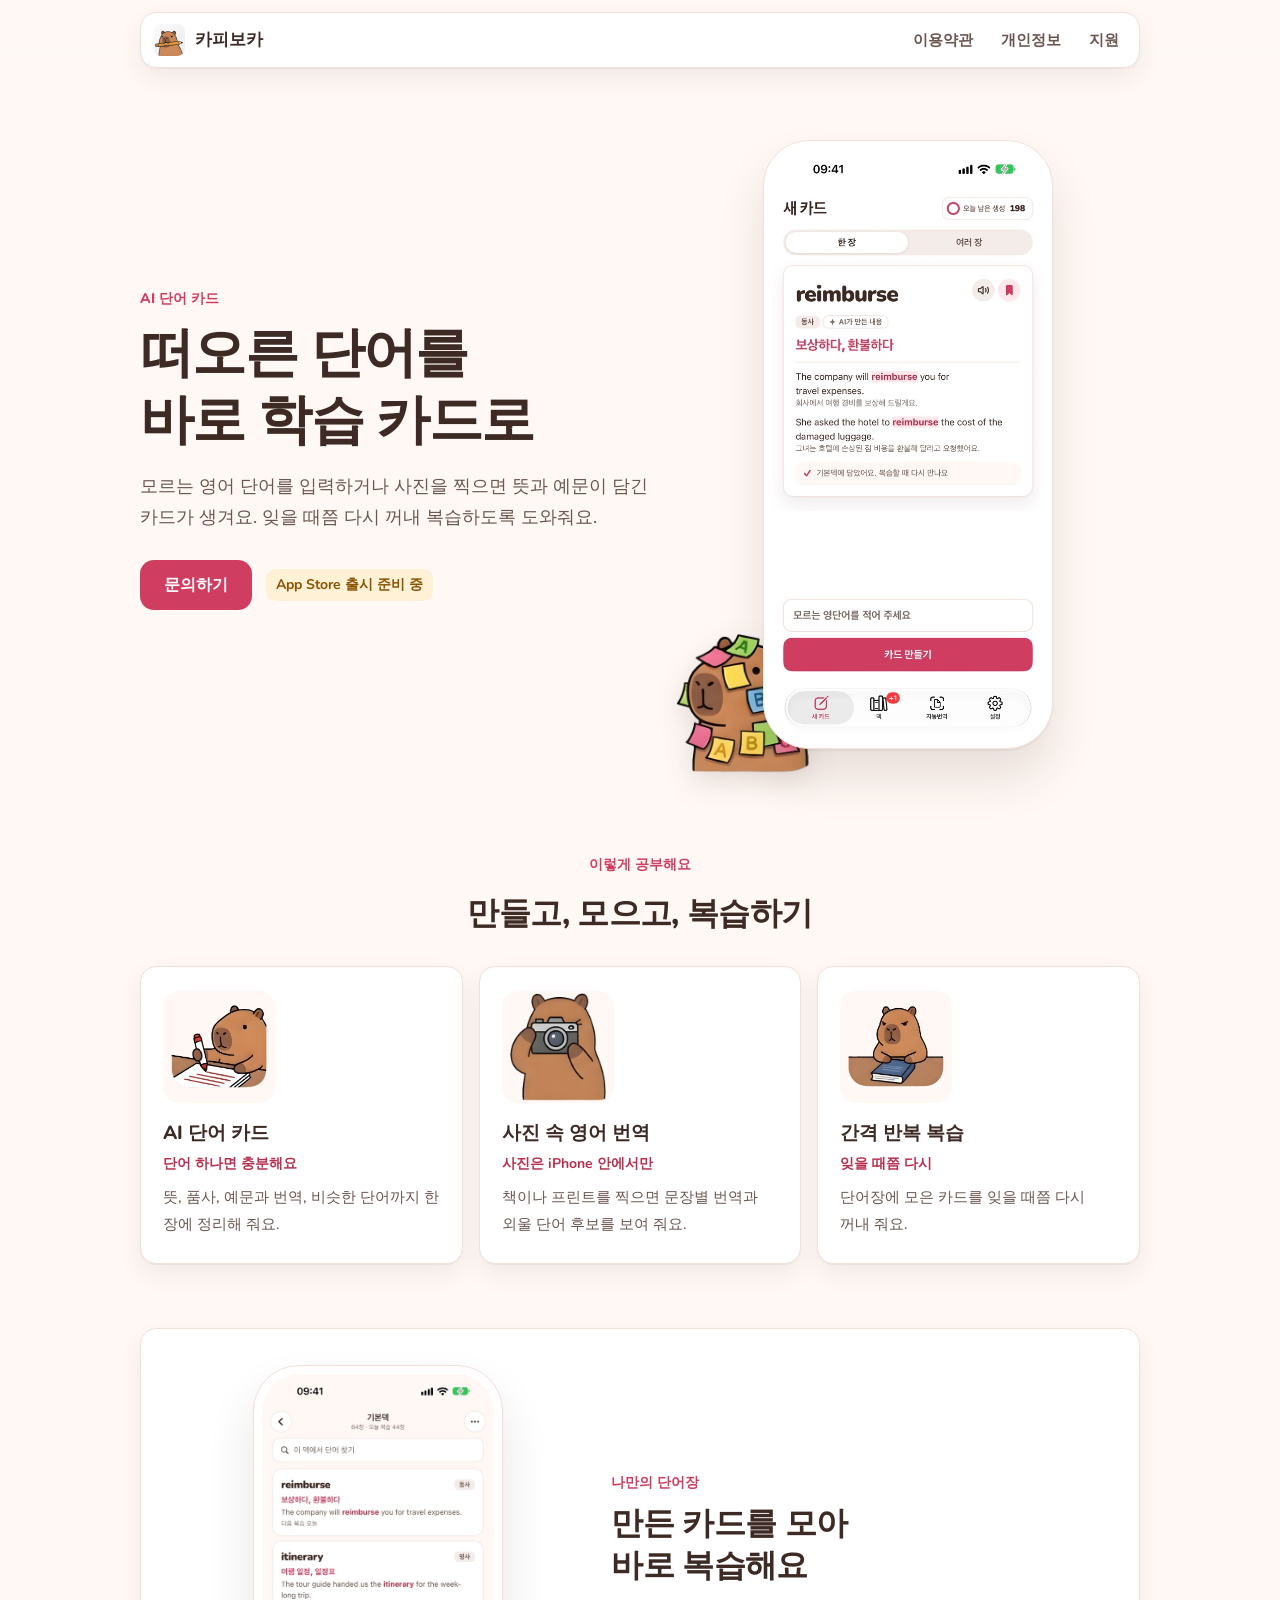
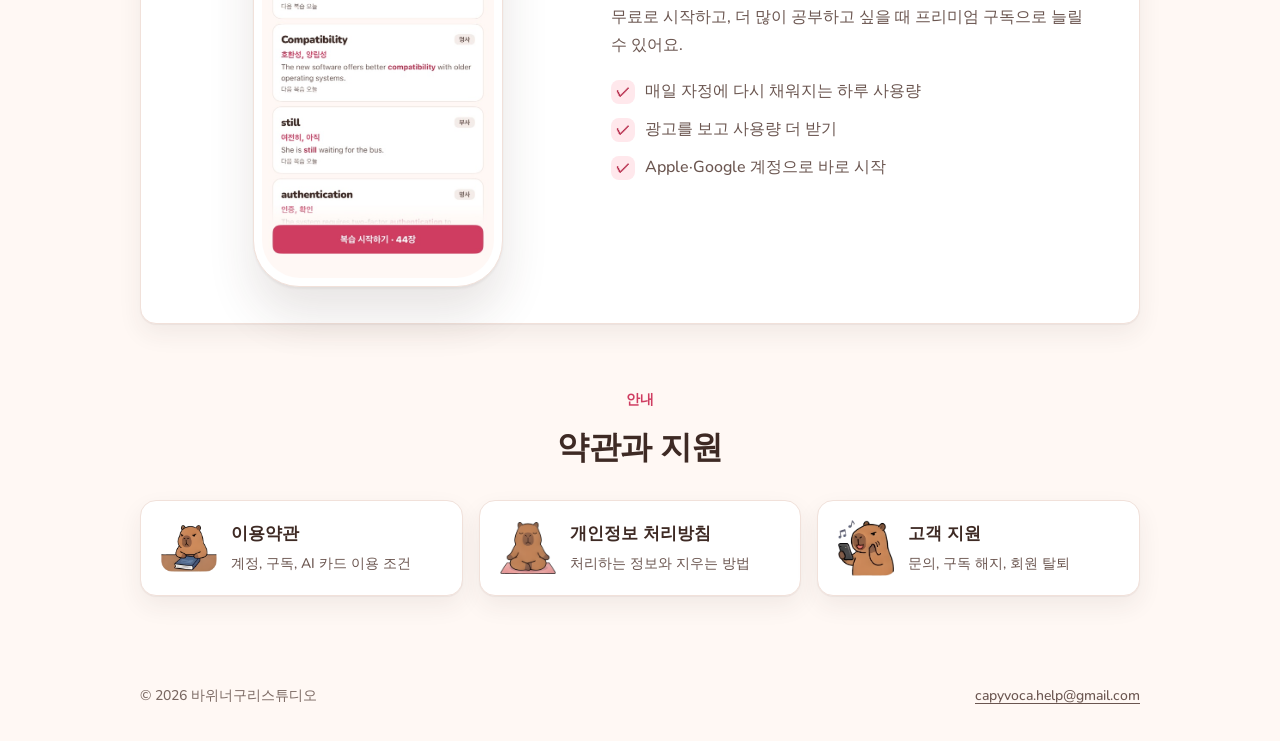
==== commit 103e514e: "Home: 단어장 wording" ====
--- a/index.html
+++ b/index.html
@@ -71,14 +71,14 @@
             <div class="art"><img src="assets/capy-book.png" alt="" width="96"></div>
             <h3>간격 반복 복습</h3>
             <p class="tag">잊을 때쯤 다시</p>
-            <p>덱에 모은 카드를 기억 곡선에 맞춰 다시 꺼내 줘요.</p>
+            <p>단어장에 모은 카드를 잊을 때쯤 다시 꺼내 줘요.</p>
           </article>
         </div>
       </section>
 
       <section class="section">
         <div class="showcase card">
-          <div class="phone"><img src="assets/screen-deck.jpg" alt="카피보카 덱 화면" width="540" height="1173"></div>
+          <div class="phone"><img src="assets/screen-deck.jpg" alt="카피보카 단어장 화면" width="540" height="1173"></div>
           <div>
             <p class="eyebrow">나만의 단어장</p>
             <h2>만든 카드를 모아<br>바로 복습해요</h2>
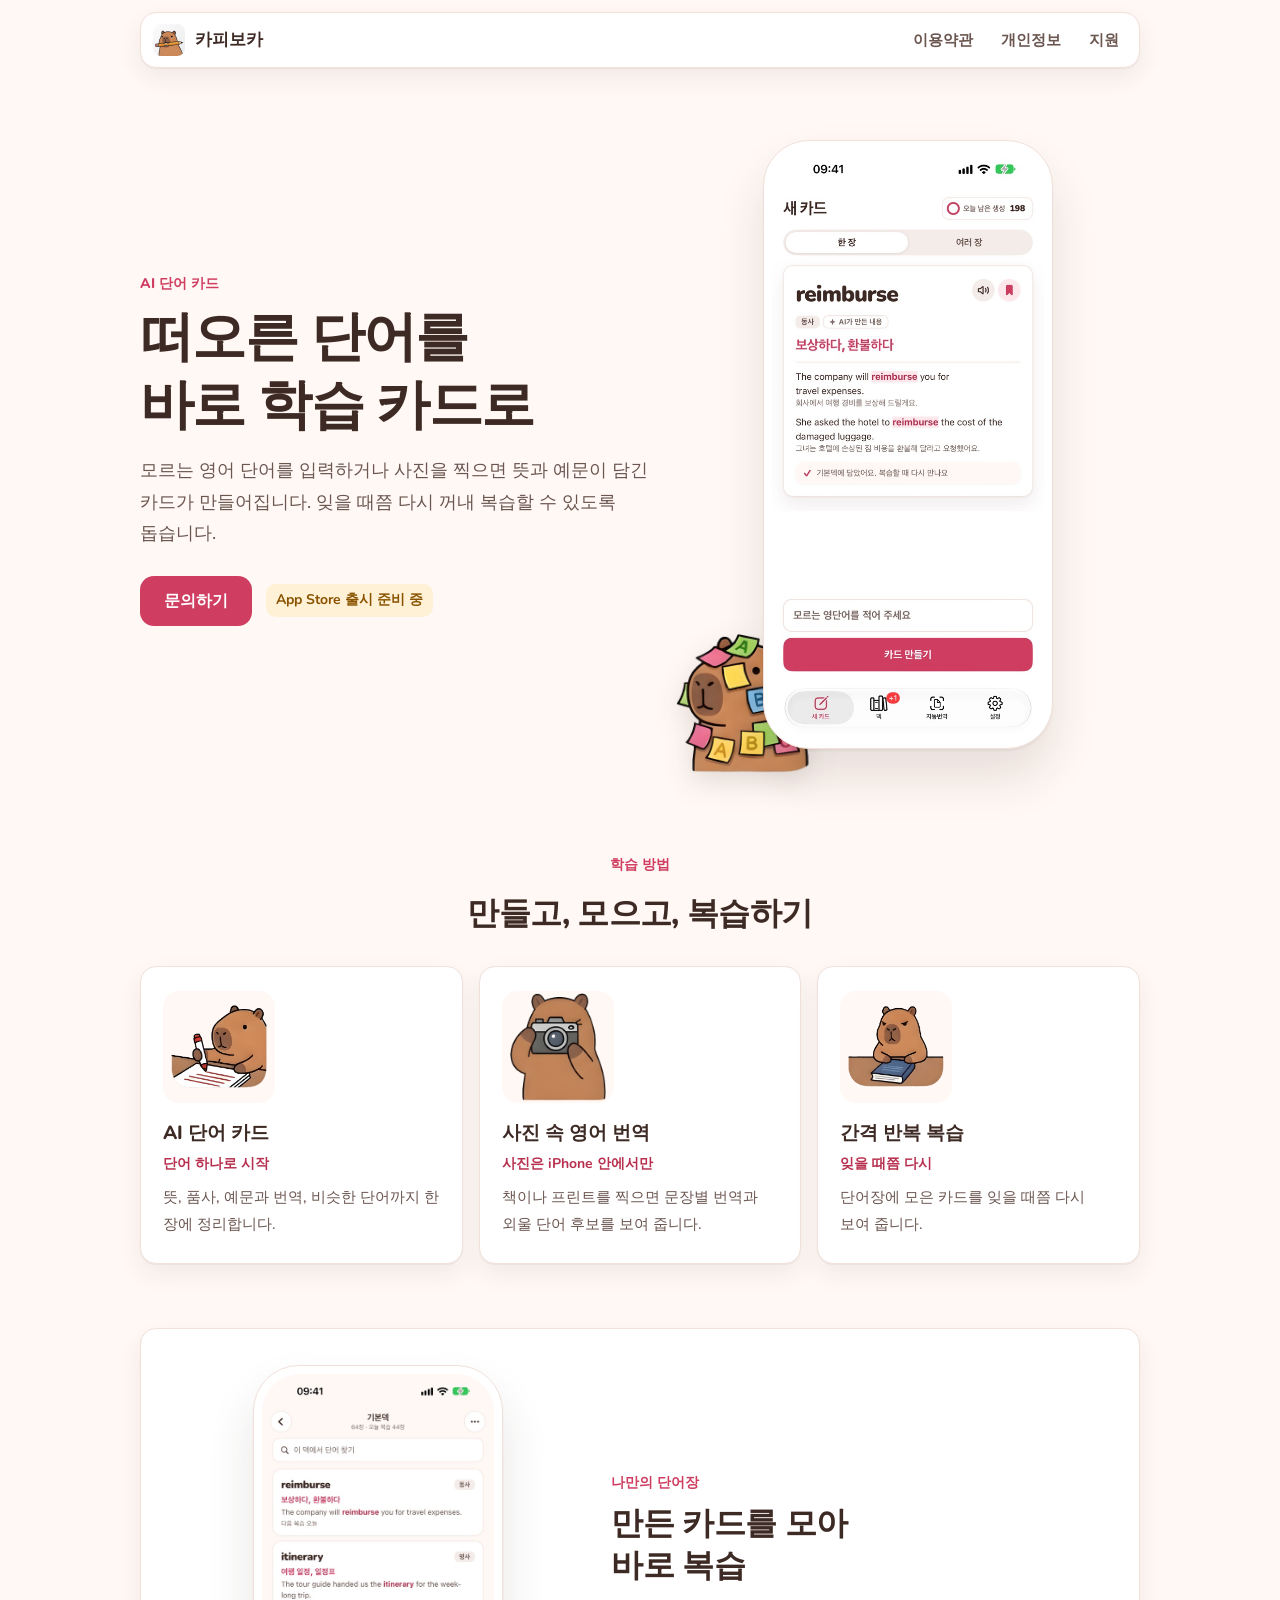
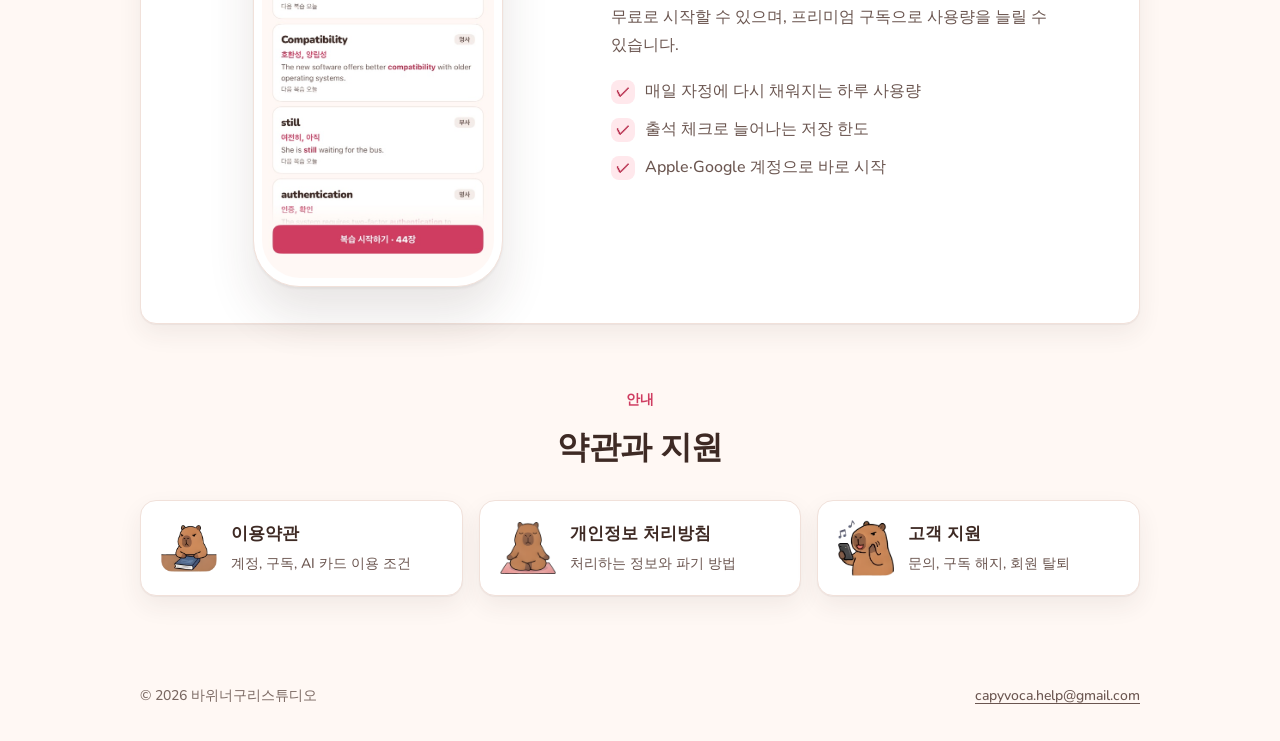
==== commit 099f596a: "Home and 404: formal style, no ad rewards" ====
--- a/index.html
+++ b/index.html
@@ -37,7 +37,7 @@
         <div>
           <p class="eyebrow">AI 단어 카드</p>
           <h1>떠오른 단어를<br>바로 학습 카드로</h1>
-          <p class="lede">모르는 영어 단어를 입력하거나 사진을 찍으면 뜻과 예문이 담긴 카드가 생겨요. 잊을 때쯤 다시 꺼내 복습하도록 도와줘요.</p>
+          <p class="lede">모르는 영어 단어를 입력하거나 사진을 찍으면 뜻과 예문이 담긴 카드가 만들어집니다. 잊을 때쯤 다시 꺼내 복습할 수 있도록 돕습니다.</p>
           <div class="hero-actions">
             <a class="button" href="support/">문의하기</a>
             <span class="soon">App Store 출시 준비 중</span>
@@ -51,27 +51,27 @@
 
       <section class="section">
         <div class="section-head">
-          <p class="eyebrow">이렇게 공부해요</p>
+          <p class="eyebrow">학습 방법</p>
           <h2>만들고, 모으고, 복습하기</h2>
         </div>
         <div class="features">
           <article class="feature card">
             <div class="art"><img src="assets/capy-write.png" alt="" width="96"></div>
             <h3>AI 단어 카드</h3>
-            <p class="tag">단어 하나면 충분해요</p>
-            <p>뜻, 품사, 예문과 번역, 비슷한 단어까지 한 장에 정리해 줘요.</p>
+            <p class="tag">단어 하나로 시작</p>
+            <p>뜻, 품사, 예문과 번역, 비슷한 단어까지 한 장에 정리합니다.</p>
           </article>
           <article class="feature card">
             <div class="art"><img src="assets/capy-camera.png" alt="" width="96"></div>
             <h3>사진 속 영어 번역</h3>
             <p class="tag">사진은 iPhone 안에서만</p>
-            <p>책이나 프린트를 찍으면 문장별 번역과 외울 단어 후보를 보여 줘요.</p>
+            <p>책이나 프린트를 찍으면 문장별 번역과 외울 단어 후보를 보여 줍니다.</p>
           </article>
           <article class="feature card">
             <div class="art"><img src="assets/capy-book.png" alt="" width="96"></div>
             <h3>간격 반복 복습</h3>
             <p class="tag">잊을 때쯤 다시</p>
-            <p>단어장에 모은 카드를 잊을 때쯤 다시 꺼내 줘요.</p>
+            <p>단어장에 모은 카드를 잊을 때쯤 다시 보여 줍니다.</p>
           </article>
         </div>
       </section>
@@ -81,11 +81,11 @@
           <div class="phone"><img src="assets/screen-deck.jpg" alt="카피보카 단어장 화면" width="540" height="1173"></div>
           <div>
             <p class="eyebrow">나만의 단어장</p>
-            <h2>만든 카드를 모아<br>바로 복습해요</h2>
-            <p>무료로 시작하고, 더 많이 공부하고 싶을 때 프리미엄 구독으로 늘릴 수 있어요.</p>
+            <h2>만든 카드를 모아<br>바로 복습</h2>
+            <p>무료로 시작할 수 있으며, 프리미엄 구독으로 사용량을 늘릴 수 있습니다.</p>
             <ul>
               <li><span class="check">✓</span><span>매일 자정에 다시 채워지는 하루 사용량</span></li>
-              <li><span class="check">✓</span><span>광고를 보고 사용량 더 받기</span></li>
+              <li><span class="check">✓</span><span>출석 체크로 늘어나는 저장 한도</span></li>
               <li><span class="check">✓</span><span>Apple·Google 계정으로 바로 시작</span></li>
             </ul>
           </div>
@@ -104,7 +104,7 @@
           </a>
           <a class="door card" href="privacy/">
             <img src="assets/capy-calm.png" alt="" width="56">
-            <div><strong>개인정보 처리방침</strong><span>처리하는 정보와 지우는 방법</span></div>
+            <div><strong>개인정보 처리방침</strong><span>처리하는 정보와 파기 방법</span></div>
           </a>
           <a class="door card" href="support/">
             <img src="assets/capy-phone.png" alt="" width="56">
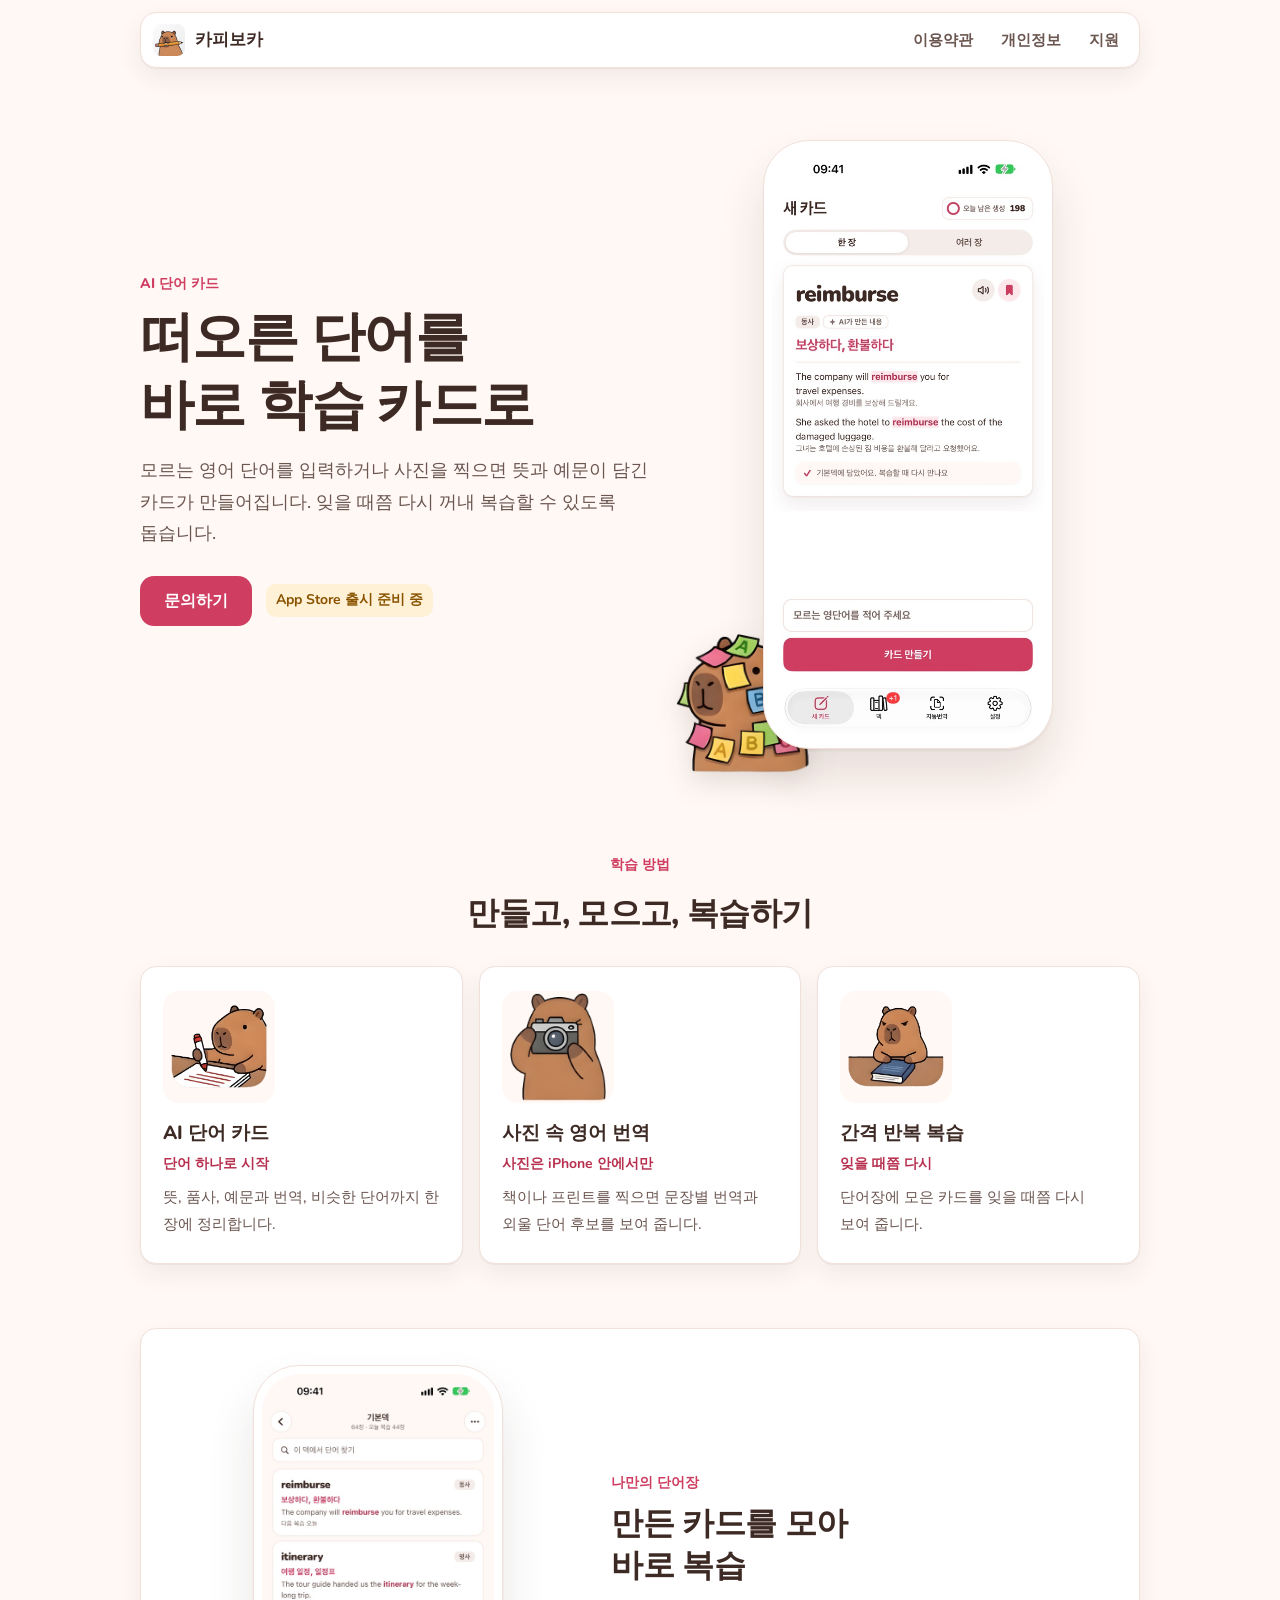
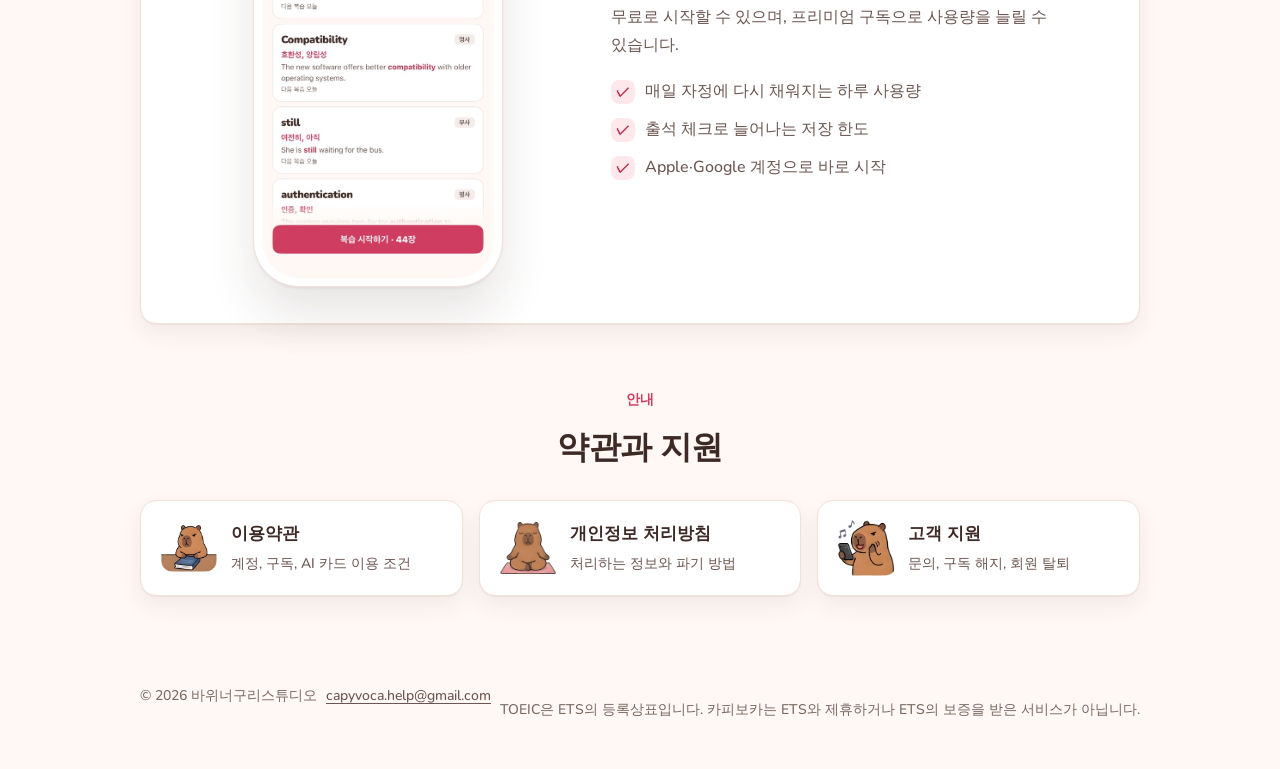
==== commit 4a935989: "Footer: TOEIC trademark notice (home, 404)" ====
--- a/index.html
+++ b/index.html
@@ -119,6 +119,7 @@
     <div class="wrap">
       <span>© 2026 바위너구리스튜디오</span>
       <a href="mailto:capyvoca.help@gmail.com">capyvoca.help@gmail.com</a>
+      <p class="site-note">TOEIC은 ETS의 등록상표입니다. 카피보카는 ETS와 제휴하거나 ETS의 보증을 받은 서비스가 아닙니다.</p>
     </div>
   </footer>
 </body>
